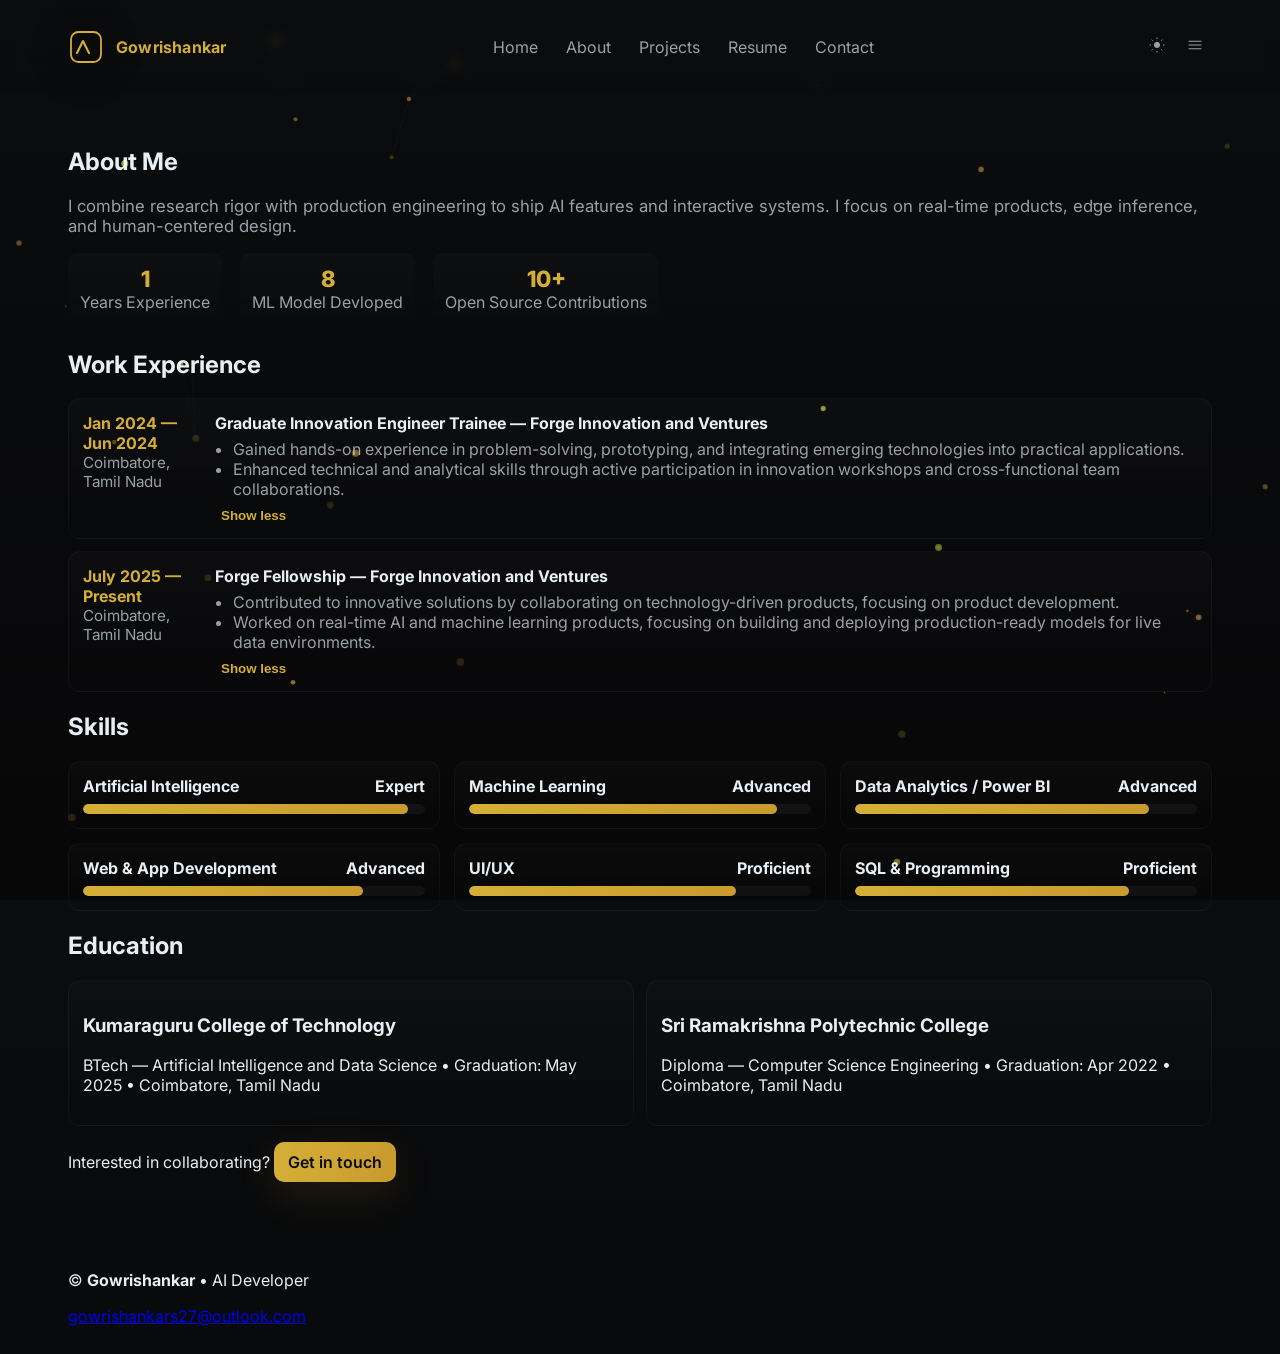
==== about.html @ 60534ad9 "Initial commit" ====
<!doctype html>
<html lang="en">
<head>
  <meta charset="utf-8" />
  <meta name="viewport" content="width=device-width,initial-scale=1" />
  <title>About — Gowrishankar</title>
  <link href="https://fonts.googleapis.com/css2?family=Inter:wght@300;400;600;800&family=Space+Grotesk:wght@600&display=swap" rel="stylesheet">
  <link rel="stylesheet" href="assets/style.css">
  <meta name="color-scheme" content="dark light">
  <style>
    /* Page-specific styles and small layout tweaks */
    .about-page .intro{padding-top:6px;padding-bottom:6px}
    .timeline{display:flex;flex-direction:column;gap:12px;margin-top:8px}
    .timeline-item{display:grid;grid-template-columns:120px 1fr;gap:12px;padding:14px;border-radius:12px;background:linear-gradient(180deg,rgba(255,255,255,0.02),transparent);border:1px solid rgba(255,255,255,0.03);align-items:start;transition:transform .28s var(--ease),box-shadow .28s var(--ease)}
    .timeline-item:hover{transform:translateY(-6px);box-shadow:0 18px 50px rgba(0,0,0,0.6)}
    .timeline-item time{font-weight:700;color:var(--gold);display:block}
    .timeline-item .role{font-weight:700;margin:0 0 6px}
    .timeline-item .meta{color:var(--muted);font-size:0.95rem;margin-bottom:8px}
    .timeline-item .bullets{margin:0;padding-left:18px;color:var(--muted)}
    .timeline-item .toggle-more{margin-top:8px;background:transparent;border:0;color:var(--gold);cursor:pointer;font-weight:600}
    .skills-grid{display:grid;grid-template-columns:repeat(3,1fr);gap:14px;margin-top:12px}
    .skill-card{padding:14px;border-radius:12px;background:linear-gradient(180deg,rgba(255,255,255,0.02),transparent);border:1px solid rgba(255,255,255,0.03)}
    .skill-name{display:flex;justify-content:space-between;align-items:center;margin-bottom:8px;font-weight:700}
    .skill-bar{height:10px;background:rgba(255,255,255,0.04);border-radius:999px;overflow:hidden}
    .skill-fill{height:100%;width:0;background:linear-gradient(90deg,var(--gold),var(--gold-2));border-radius:999px;transition:width .9s cubic-bezier(.2,.9,.3,1)}
    .edu-grid{display:grid;grid-template-columns:1fr 1fr;gap:12px;margin-top:12px}
    .edu-card{padding:14px;border-radius:12px;background:linear-gradient(180deg,rgba(255,255,255,0.02),transparent);border:1px solid rgba(255,255,255,0.03)}
    .counter-row{display:flex;gap:18px;margin-top:14px}
    .counter{background:linear-gradient(180deg,rgba(255,255,255,0.02),transparent);padding:12px;border-radius:10px;text-align:center;min-width:120px}
    .counter .num{font-size:1.4rem;font-weight:800;color:var(--gold)}
    .sr-only{position:absolute;width:1px;height:1px;padding:0;margin:-1px;overflow:hidden;clip:rect(0,0,0,0);white-space:nowrap;border:0}
    @media(max-width:980px){
      .skills-grid{grid-template-columns:1fr}
      .edu-grid{grid-template-columns:1fr}
      .timeline-item{grid-template-columns:1fr}
    }
  </style>
</head>
<body class="theme-dark">
  <canvas id="cursorTrail" class="cursor-canvas" aria-hidden="true"></canvas>
  <canvas id="globalParticles" class="global-canvas" aria-hidden="true"></canvas>

  <header class="site-header" role="banner">
    <div class="container header-inner">
      <a class="brand" href="index.html" aria-label="Gowrishankar home">
        <svg class="logo" width="36" height="36" aria-hidden="true"><use href="assets/icons.svg#logo"/></svg>
        <span class="brand-name">Gowrishankar</span>
      </a>

      <nav class="nav" role="navigation" aria-label="Primary">
        <a href="index.html" class="nav-link">Home</a>
        <a href="about.html" class="nav-link active">About</a>
        <a href="projects.html" class="nav-link">Projects</a>
        <a href="resume.html" class="nav-link">Resume</a>
        <a href="contact.html" class="nav-link cta">Contact</a>
      </nav>

      <div class="header-actions">
        <button id="themeToggleAbout" class="icon-btn" aria-label="Toggle theme"><svg width="18" height="18"><use href="assets/icons.svg#sun"/></svg></button>
        <button id="menuBtnAbout" class="icon-btn mobile-only" aria-expanded="false" aria-controls="mobileMenu" aria-label="Open menu"><svg width="18" height="18"><use href="assets/icons.svg#menu"/></svg></button>
      </div>
    </div>

    <div id="mobileMenu" class="mobile-menu" hidden>
      <a href="index.html">Home</a>
      <a href="about.html">About</a>
      <a href="projects.html">Projects</a>
      <a href="resume.html">Resume</a>
      <a href="contact.html">Contact</a>
    </div>
  </header>

  <main id="about-main" class="container page about-page" role="main">
    <section class="intro">
      <h1>About Me</h1>
      <p class="lead">I combine research rigor with production engineering to ship AI features and interactive systems. I focus on real-time products, edge inference, and human-centered design.</p>

      <div class="counter-row" aria-hidden="true">
        <div class="counter">
          <div class="num" data-target="01">0</div>
          <div class="label muted">Years Experience</div>
        </div>
        <div class="counter">
          <div class="num" data-target="08">0</div>
          <div class="label muted">ML Model Devloped</div>
        </div>
        <div class="counter">
          <div class="num" data-target="10">0</div>
          <div class="label muted">Open Source Contributions</div>
        </div>
      </div>
    </section>

    <section class="resume-section" aria-labelledby="work-heading">
      <h2 id="work-heading" class="section-title">Work Experience</h2>

      <div class="timeline" id="workTimeline">
        <article class="timeline-item" data-open="false">
          <div>
            <time>Jan 2024 — Jun 2024</time>
            <div class="meta">Coimbatore, Tamil Nadu</div>
          </div>
          <div>
            <div class="role">Graduate Innovation Engineer Trainee — Forge Innovation and Ventures</div>
            <ul class="bullets">
              <li>Gained hands-on experience in problem-solving, prototyping, and integrating emerging technologies into practical applications.</li>
              <li>Enhanced technical and analytical skills through active participation in innovation workshops and cross-functional team collaborations.</li>
            </ul>
            <button class="toggle-more" aria-expanded="false">Show less</button>
          </div>
        </article>

        <article class="timeline-item" data-open="false">
          <div>
            <time>July 2025 — Present</time>
            <div class="meta">Coimbatore, Tamil Nadu</div>
          </div>
          <div>
            <div class="role">Forge Fellowship — Forge Innovation and Ventures</div>
            <ul class="bullets">
              <li>Contributed to innovative solutions by collaborating on technology-driven products, focusing on product development.</li>
              <li>Worked on real-time AI and machine learning products, focusing on building and deploying production-ready models for live data environments.</li>
            </ul>
            <button class="toggle-more" aria-expanded="false">Show less</button>
          </div>
        </article>
      </div>
    </section>

    <section class="resume-section" aria-labelledby="skills-heading">
      <h2 id="skills-heading" class="section-title">Skills</h2>

      <div class="skills-grid" id="skillsGrid" aria-live="polite">
        <div class="skill-card">
          <div class="skill-name"><span>Artificial Intelligence</span><span>Expert</span></div>
          <div class="skill-bar"><div class="skill-fill" data-value="95"></div></div>
        </div>

        <div class="skill-card">
          <div class="skill-name"><span>Machine Learning</span><span>Advanced</span></div>
          <div class="skill-bar"><div class="skill-fill" data-value="90"></div></div>
        </div>

        <div class="skill-card">
          <div class="skill-name"><span>Data Analytics / Power BI</span><span>Advanced</span></div>
          <div class="skill-bar"><div class="skill-fill" data-value="86"></div></div>
        </div>

        <div class="skill-card">
          <div class="skill-name"><span>Web & App Development</span><span>Advanced</span></div>
          <div class="skill-bar"><div class="skill-fill" data-value="82"></div></div>
        </div>

        <div class="skill-card">
          <div class="skill-name"><span>UI/UX</span><span>Proficient</span></div>
          <div class="skill-bar"><div class="skill-fill" data-value="78"></div></div>
        </div>

        <div class="skill-card">
          <div class="skill-name"><span>SQL & Programming</span><span>Proficient</span></div>
          <div class="skill-bar"><div class="skill-fill" data-value="80"></div></div>
        </div>
      </div>
    </section>

    <section class="resume-section" aria-labelledby="edu-heading">
      <h2 id="edu-heading" class="section-title">Education</h2>

      <div class="edu-grid">
        <div class="edu-card">
          <h3>Kumaraguru College of Technology</h3>
          <p class="job-meta">BTech — Artificial Intelligence and Data Science • Graduation: May 2025 • Coimbatore, Tamil Nadu</p>
        </div>

        <div class="edu-card">
          <h3>Sri Ramakrishna Polytechnic College</h3>
          <p class="job-meta">Diploma — Computer Science Engineering • Graduation: Apr 2022 • Coimbatore, Tamil Nadu</p>
        </div>
      </div>
    </section>

    <section class="resume-section" aria-labelledby="projects-heading">
    
    </section>

    <section class="resume-section">
      <div class="cta-strip">
        <p>Interested in collaborating? <a class="btn btn-gold" href="contact.html">Get in touch</a></p>
      </div>
    </section>
  </main>

  <footer class="site-footer">
    <div class="container footer-inner">
      <div class="footer-left">
        <p>© <strong>Gowrishankar</strong> • AI Developer</p>
      </div>
      <div class="footer-right">
        <a class="link" href="mailto:gowrishankars27@outlook.com">gowrishankars27@outlook.com</a>
      </div>
    </div>
  </footer>

  <script src="assets/main.js" defer></script>
  <script>
    // Interactive behaviors for about.html
    (function(){
      // Counter animation
      function animateCounters() {
        const counters = document.querySelectorAll('.counter .num');
        counters.forEach(el => {
          const target = +el.dataset.target || 0;
          let current = 0;
          const step = Math.max(1, Math.floor(target / 60));
          const id = setInterval(() => {
            current += step;
            if (current >= target) {
              el.textContent = target + (target >= 10 ? '+' : '');
              clearInterval(id);
            } else {
              el.textContent = current;
            }
          }, 14);
        });
      }

      // Skill bar animation on intersection
      function animateSkillBars() {
        const fills = document.querySelectorAll('.skill-fill');
        const io = new IntersectionObserver((entries, obs) => {
          entries.forEach(entry => {
            if (entry.isIntersecting) {
              const fill = entry.target;
              const value = fill.dataset.value || 0;
              fill.style.width = value + '%';
              obs.unobserve(fill);
            }
          });
        }, {threshold: 0.28});
        fills.forEach(f => io.observe(f));
      }

      // Timeline expand/collapse toggles
      function initTimelineToggles() {
        const items = document.querySelectorAll('.timeline-item');
        items.forEach(item => {
          const btn = item.querySelector('.toggle-more');
          const bullets = item.querySelector('.bullets');
          if (!btn) return;
          // start collapsed on small screens
          const collapsed = window.innerWidth < 720;
          if (collapsed) {
            bullets.style.display = 'none';
            btn.textContent = 'Show more';
            btn.setAttribute('aria-expanded','false');
          } else {
            bullets.style.display = '';
            btn.textContent = 'Show less';
            btn.setAttribute('aria-expanded','true');
          }
          btn.addEventListener('click', () => {
            const open = btn.getAttribute('aria-expanded') === 'true';
            if (open) {
              bullets.style.display = 'none';
              btn.textContent = 'Show more';
              btn.setAttribute('aria-expanded','false');
            } else {
              bullets.style.display = '';
              btn.textContent = 'Show less';
              btn.setAttribute('aria-expanded','true');
            }
          });
        });
      }

      // Small accessibility: keyboard focus styles for timeline items
      function initKeyboardFocus() {
        document.querySelectorAll('.timeline-item').forEach(item => {
          item.tabIndex = 0;
          item.addEventListener('keydown', (e) => {
            if (e.key === 'Enter' || e.key === ' ') {
              const btn = item.querySelector('.toggle-more');
              if (btn) btn.click();
            }
          });
        });
      }

      // Initialize when DOM is ready
      function init() {
        animateCounters();
        animateSkillBars();
        initTimelineToggles();
        initKeyboardFocus();
      }

      if (document.readyState === 'loading') document.addEventListener('DOMContentLoaded', init);
      else init();
    })();
  </script>
</body>
</html>
---- assets/style.css ----
:root{
  --bg:#0b0c0e;
  --panel:#0f1113;
  --muted:#9aa0a6;
  --gold:#D4AF37;
  --gold-2:#c99a2e;
  --glass: rgba(255,255,255,0.04);
  --radius:14px;
  --max:1200px;
  --ease:cubic-bezier(.2,.9,.3,1);
  --mono: ui-monospace, SFMono-Regular, Menlo, Monaco, "Roboto Mono", monospace;
}
*{box-sizing:border-box}
html,body{height:100%}
body{
  margin:0;
  font-family:Inter,system-ui,-apple-system,Segoe UI,Roboto,"Helvetica Neue",Arial;
  background:linear-gradient(180deg,var(--bg),#070708);
  color:#e9eef2;
  -webkit-font-smoothing:antialiased;
  -moz-osx-font-smoothing:grayscale;
  transition:background .35s var(--ease),color .35s var(--ease);
}

/* Layout */
.container{max-width:var(--max);margin:0 auto;padding:28px}
.site-header{position:sticky;top:0;z-index:60;background:linear-gradient(180deg,rgba(11,12,14,0.6),transparent);backdrop-filter:blur(6px)}
.header-inner{display:flex;align-items:center;justify-content:space-between;gap:16px}
.brand{display:flex;align-items:center;gap:12px;text-decoration:none;color:var(--gold)}
.brand-name{font-weight:700;letter-spacing:0.2px}
.logo{filter:drop-shadow(0 6px 18px rgba(0,0,0,0.6))}

/* Nav */
/* Force nav links to use your theme colors instead of browser defaults */
.nav-link,
.nav-link:link,
.nav-link:visited,
.nav-link:active,
.nav-link:focus {
  color: var(--muted);          /* your muted gray */
  text-decoration: none;        /* remove underline */
  background: transparent;
  border: none;
  box-shadow: none;
  padding: 8px 12px;
  transition: color .18s ease, background .18s ease, box-shadow .18s ease;
}

/* Hover and focus */
.nav-link:hover,
.nav-link:focus-visible {
  color: #fff; /* white on hover */
  background: linear-gradient(90deg, rgba(212,175,55,0.06), transparent);
  box-shadow: 0 8px 30px rgba(212,175,55,0.06);
  outline: none;
}

/* Active/current page */
.nav-link.active {
  color: #fff;
  background: linear-gradient(90deg, rgba(212,175,55,0.08), transparent);
  box-shadow: 0 8px 30px rgba(212,175,55,0.06);
}
/* Buttons */
.btn{display:inline-flex;align-items:center;gap:8px;border-radius:10px;padding:10px 14px;text-decoration:none;font-weight:600;cursor:pointer;border:0}
.btn-gold{background:linear-gradient(90deg,var(--gold),var(--gold-2));color:#0b0c0e;box-shadow:0 12px 40px rgba(212,175,55,0.12);transform:translateZ(0)}
.btn-outline{background:transparent;border:1px solid rgba(255,255,255,0.06);color:var(--muted)}
.btn-sm{padding:8px 10px;font-size:0.9rem}
.icon-btn{background:transparent;border:0;color:var(--muted);padding:8px;border-radius:8px;cursor:pointer}
.icon-btn:hover{color:var(--gold)}

/* Hero */
.hero{display:flex;gap:28px;align-items:stretch;padding-top:36px;padding-bottom:36px}
.hero-left{flex:1;min-width:320px}
.hero-right{flex:1;display:flex;align-items:center;justify-content:center;position:relative}
.hero-title{font-family:Space Grotesk,Inter,system-ui;font-size:2.2rem;line-height:1.02;margin:0 0 12px;color:#fff}
.hero-lead{color:var(--muted);margin:0 0 18px}
.hero-ctas{display:flex;gap:12px;margin-bottom:18px}
.skill-chips{display:flex;gap:10px;list-style:none;padding:0;margin:12px 0 20px}
.skill-chips li{background:linear-gradient(90deg,rgba(212,175,55,0.06),transparent);padding:8px 12px;border-radius:999px;color:var(--muted);font-weight:600;font-size:0.85rem}
.stats{display:flex;gap:18px;margin-top:18px}
.stats .num{font-weight:800;color:var(--gold);font-size:1.1rem;display:block}
.muted{color:var(--muted)}

/* Hero canvas and card */
.hero-canvas{width:100%;height:100%;border-radius:16px;display:block;filter:drop-shadow(0 20px 60px rgba(0,0,0,0.6))}
.hero-card{position:absolute;right:6%;bottom:6%;width:320px;padding:14px;border-radius:12px;background:linear-gradient(180deg,rgba(255,255,255,0.02),rgba(255,255,255,0.01));backdrop-filter:blur(8px);border:1px solid rgba(255,255,255,0.03)}
.card-top{display:flex;justify-content:space-between;align-items:center;margin-bottom:8px}
.code-sample{background:rgba(0,0,0,0.25);padding:10px;border-radius:8px;color:#fff;font-family:var(--mono);font-size:0.85rem;overflow:auto}

/* Features */
.features{display:grid;grid-template-columns:repeat(3,1fr);gap:18px;margin-top:18px}
.feature{background:linear-gradient(180deg,rgba(255,255,255,0.02),transparent);padding:18px;border-radius:12px;display:flex;flex-direction:column;gap:12px;align-items:flex-start}
.feature-ic{width:36px;height:36px;fill:var(--gold);opacity:0.95}

/* Showcase */
.showcase{display:flex;gap:28px;align-items:center;margin-top:28px}
.showcase-left{flex:1}
.showcase-right{flex:1;display:flex;justify-content:center}
.device-mockup{width:360px;height:220px;border-radius:12px;padding:12px;background:linear-gradient(180deg,rgba(255,255,255,0.02),transparent);border:1px solid rgba(255,255,255,0.03)}
.device-screen{height:100%;border-radius:8px;background:linear-gradient(180deg,#0b0c0e,#0f1113)}

/* Projects grid */
.projects-grid{display:grid;grid-template-columns:repeat(3,1fr);gap:18px;margin-top:20px}
.project-card{background:linear-gradient(180deg,rgba(255,255,255,0.02),transparent);padding:16px;border-radius:12px;cursor:pointer;transform-style:preserve-3d;transition:transform .28s var(--ease),box-shadow .28s var(--ease)}
.project-card:hover{box-shadow:0 20px 60px rgba(0,0,0,0.6);transform:translateY(-8px) rotateX(2deg)}
.project-media{height:140px;border-radius:10px;background:linear-gradient(135deg,rgba(212,175,55,0.06),transparent);margin-bottom:12px;display:flex;align-items:center;justify-content:center;color:var(--muted)}

/* Modal */
.modal{position:fixed;inset:0;display:flex;align-items:center;justify-content:center;background:rgba(2,2,2,0.6);opacity:0;pointer-events:none;transition:opacity .22s var(--ease)}
.modal.open{opacity:1;pointer-events:auto}
.modal-panel{background:var(--panel);padding:20px;border-radius:12px;max-width:900px;width:94%;box-shadow:0 30px 80px rgba(0,0,0,0.7)}
.modal-close{position:absolute;right:18px;top:18px;background:transparent;border:0;color:var(--muted);font-size:1.1rem}

/* Contact */
.contact-grid{display:grid;grid-template-columns:1fr 360px;gap:18px;margin-top:18px}
.contact-form{background:linear-gradient(180deg,rgba(255,255,255,0.02),transparent);padding:18px;border-radius:12px}
.contact-form label{display:block;margin-top:12px;font-weight:600}
.contact-form input, .contact-form textarea{width:100%;padding:10px;border-radius:8px;border:1px solid rgba(255,255,255,0.04);background:transparent;color:inherit}
.contact-card{padding:18px;border-radius:12px}

/* Utilities */
.glass{background:linear-gradient(180deg,rgba(255,255,255,0.02),rgba(255,255,255,0.01));border:1px solid rgba(255,255,255,0.03)}
.lead{color:var(--muted);font-size:1.05rem}
.small{font-size:0.9rem}
.muted{color:var(--muted)}

/* Responsive */
@media(max-width:980px){
  .features{grid-template-columns:1fr}
  .showcase{flex-direction:column}
  .projects-grid{grid-template-columns:repeat(2,1fr)}
  .contact-grid{grid-template-columns:1fr}
  .hero{flex-direction:column}
  .hero-card{position:static;margin-top:18px}
  .mobile-only{display:inline-flex}
  .nav{display:none}
  .container{padding:18px}
}
@media(max-width:560px){
  .projects-grid{grid-template-columns:1fr}
  .skill-chips{flex-wrap:wrap}
  .hero-title{font-size:1.6rem}
  .brand-name{display:none}
  .mobile-only{display:inline-flex}
}

/* Global particle canvas */
.global-canvas {
  position: fixed;
  inset: 0;
  width: 100%;
  height: 100%;
  pointer-events: none;
  z-index: 5;
  mix-blend-mode: screen;
  opacity: 0.9;
  transition: opacity .35s ease;
  will-change: transform;
}
@media (max-width: 880px) {
  .global-canvas { opacity: 0.6; }
}
@media (prefers-reduced-motion: reduce) {
  .global-canvas { display: none !important; }
}

/* Reveal animations */
[data-reveal] { opacity:0; transform:translateY(12px); transition:opacity .6s ease, transform .6s cubic-bezier(.2,.9,.3,1); }
[data-reveal].revealed { opacity:1; transform:translateY(0); }

/* Resume preview card */
.resume-preview-card { display:flex; justify-content:space-between; gap:18px; padding:18px; border-radius:12px; background:linear-gradient(180deg, rgba(255,255,255,0.02), transparent); border:1px solid rgba(255,255,255,0.03); align-items:center; transform:translateY(0); transition:transform .28s var(--ease), box-shadow .28s; }
.resume-preview-card:hover { transform:translateY(-8px); box-shadow:0 30px 80px rgba(0,0,0,0.6); }
.rp-left h3 { margin:0 0 6px; font-size:1.05rem; color:#fff; }
.rp-highlights { margin:10px 0 12px; padding-left:18px; color:var(--muted); }
.rp-actions { display:flex; gap:10px; }
.rp-stats { display:flex; gap:12px; align-items:center; }
.rp-stats .num { font-weight:800; color:var(--gold); font-size:1.05rem; display:block; }

/* Parallax mockup */
[data-parallax] { will-change:transform; transition:transform .12s linear; }

/* Small utilities */
.sr-only{position:absolute;width:1px;height:1px;padding:0;margin:-1px;overflow:hidden;clip:rect(0,0,0,0);white-space:nowrap;border:0}

/* =========================
   NAV OVERRIDES (APPENDED)
   ========================= */

/* Normalize Contact tab color to match other nav links */
.nav-link,
.nav-link:link,
.nav-link:visited,
.nav-link:active,
.nav-link:focus {
  color: var(--muted) !important;
  background: transparent !important;
  border: none !important;
  box-shadow: none !important;
  text-decoration: none !important;
  padding: 8px 12px;
}

/* Hover and focus state consistent with other links */
.nav-link:hover,
.nav-link:focus-visible {
  color: #fff !important;
  background: linear-gradient(90deg, rgba(212,175,55,0.06), transparent) !important;
  box-shadow: 0 8px 30px rgba(212,175,55,0.06) !important;
  outline: none;
}

/* Ensure CTA no longer looks different */
.nav-link.cta {
  background: transparent !important;
  border: none !important;
  box-shadow: none !important;
  color: var(--muted) !important;
  padding: 8px 12px;
}

/* Active tab styling consistent */
.nav-link.active {
  color: #fff !important;
  background: linear-gradient(90deg, rgba(212,175,55,0.08), transparent) !important;
  box-shadow: 0 8px 30px rgba(212,175,55,0.06) !important;
}

/* Make Contact tab visually consistent with other nav links */
.nav-link.cta {
  background: transparent !important;   /* remove special background */
  border: none !important;              /* remove any border */
  box-shadow: none !important;          /* remove glow/shadow */
  color: var(--muted) !important;       /* same color as other links */
  padding: 8px 12px;                    /* consistent padding */
}

/* Keep hover/active behavior consistent */
.nav-link.cta:hover,
.nav-link.cta:focus {
  color: #fff;
  background: linear-gradient(90deg, rgba(212,175,55,0.06), transparent);
  box-shadow: 0 8px 30px rgba(212,175,55,0.06);
  outline: none;                         /* remove default focus outline if present */
}

/* If a persistent border or outline appears when the link is active, neutralize it */
.nav-link.cta.active {
  background: linear-gradient(90deg, rgba(212,175,55,0.08), transparent);
  color: #fff;
  box-shadow: 0 8px 30px rgba(212,175,55,0.06);
  border: none;
}

/* Remove any focus ring that might be applied globally to .cta specifically */
.nav-link.cta:focus-visible {
  outline: 2px solid rgba(212,175,55,0.14); /* optional subtle focus for accessibility */
  outline-offset: 2px;
}

/* Normalize nav link appearance across all pages */
.nav-link,
.nav-link:link,
.nav-link:visited,
.nav-link:active,
.nav-link:focus {
  color: var(--muted) !important;
  background: transparent !important;
  border: none !important;
  box-shadow: none !important;
  text-decoration: none !important;
  padding: 8px 12px;
  transition: color .18s ease, background .18s ease, box-shadow .18s ease;
}

/* Hover and active visual treatment (consistent) */
.nav-link:hover,
.nav-link:focus-visible {
  color: #fff;
  background: linear-gradient(90deg, rgba(212,175,55,0.06), transparent);
  box-shadow: 0 8px 30px rgba(212,175,55,0.06);
  outline: none;
}

/* Explicitly style the CTA so it no longer looks like an outlier */
.nav-link.cta {
  background: transparent !important;
  border: none !important;
  box-shadow: none !important;
  color: var(--muted) !important;
  padding: 8px 12px;
}

/* When a link is the current page */
.nav-link.active {
  color: #fff;
  background: linear-gradient(90deg, rgba(212,175,55,0.08), transparent);
  box-shadow: 0 8px 30px rgba(212,175,55,0.06);
}

/* Remove any browser default link color on the contact page specifically */
body.contact-page .nav-link,
body.contact-page .nav-link:visited {
  color: var(--muted) !important;
}

/* End of file */

/* Social links section */
.social-links { margin-top: 28px; }
.social-grid {
  display: flex;
  gap: 18px;
  flex-wrap: wrap;
  margin-top: 12px;
}
.social-card {
  display: flex;
  align-items: center;
  gap: 10px;
  padding: 12px 16px;
  border-radius: 10px;
  background: linear-gradient(180deg, rgba(255,255,255,0.02), transparent);
  border: 1px solid rgba(255,255,255,0.04);
  color: var(--muted);
  text-decoration: none;
  transition: transform .22s var(--ease), box-shadow .22s var(--ease), color .22s;
}
.social-card:hover {
  color: #fff;
  transform: translateY(-4px);
  box-shadow: 0 12px 40px rgba(0,0,0,0.6);
}
.social-ic {
  width: 22px;
  height: 22px;
  fill: var(--gold);
}
/* Cursor trail canvas overlay */
.cursor-canvas {
  position: fixed;
  inset: 0;
  width: 100%;
  height: 100%;
  pointer-events: none;   /* allow clicks through */
  z-index: 999;           /* above everything */
}
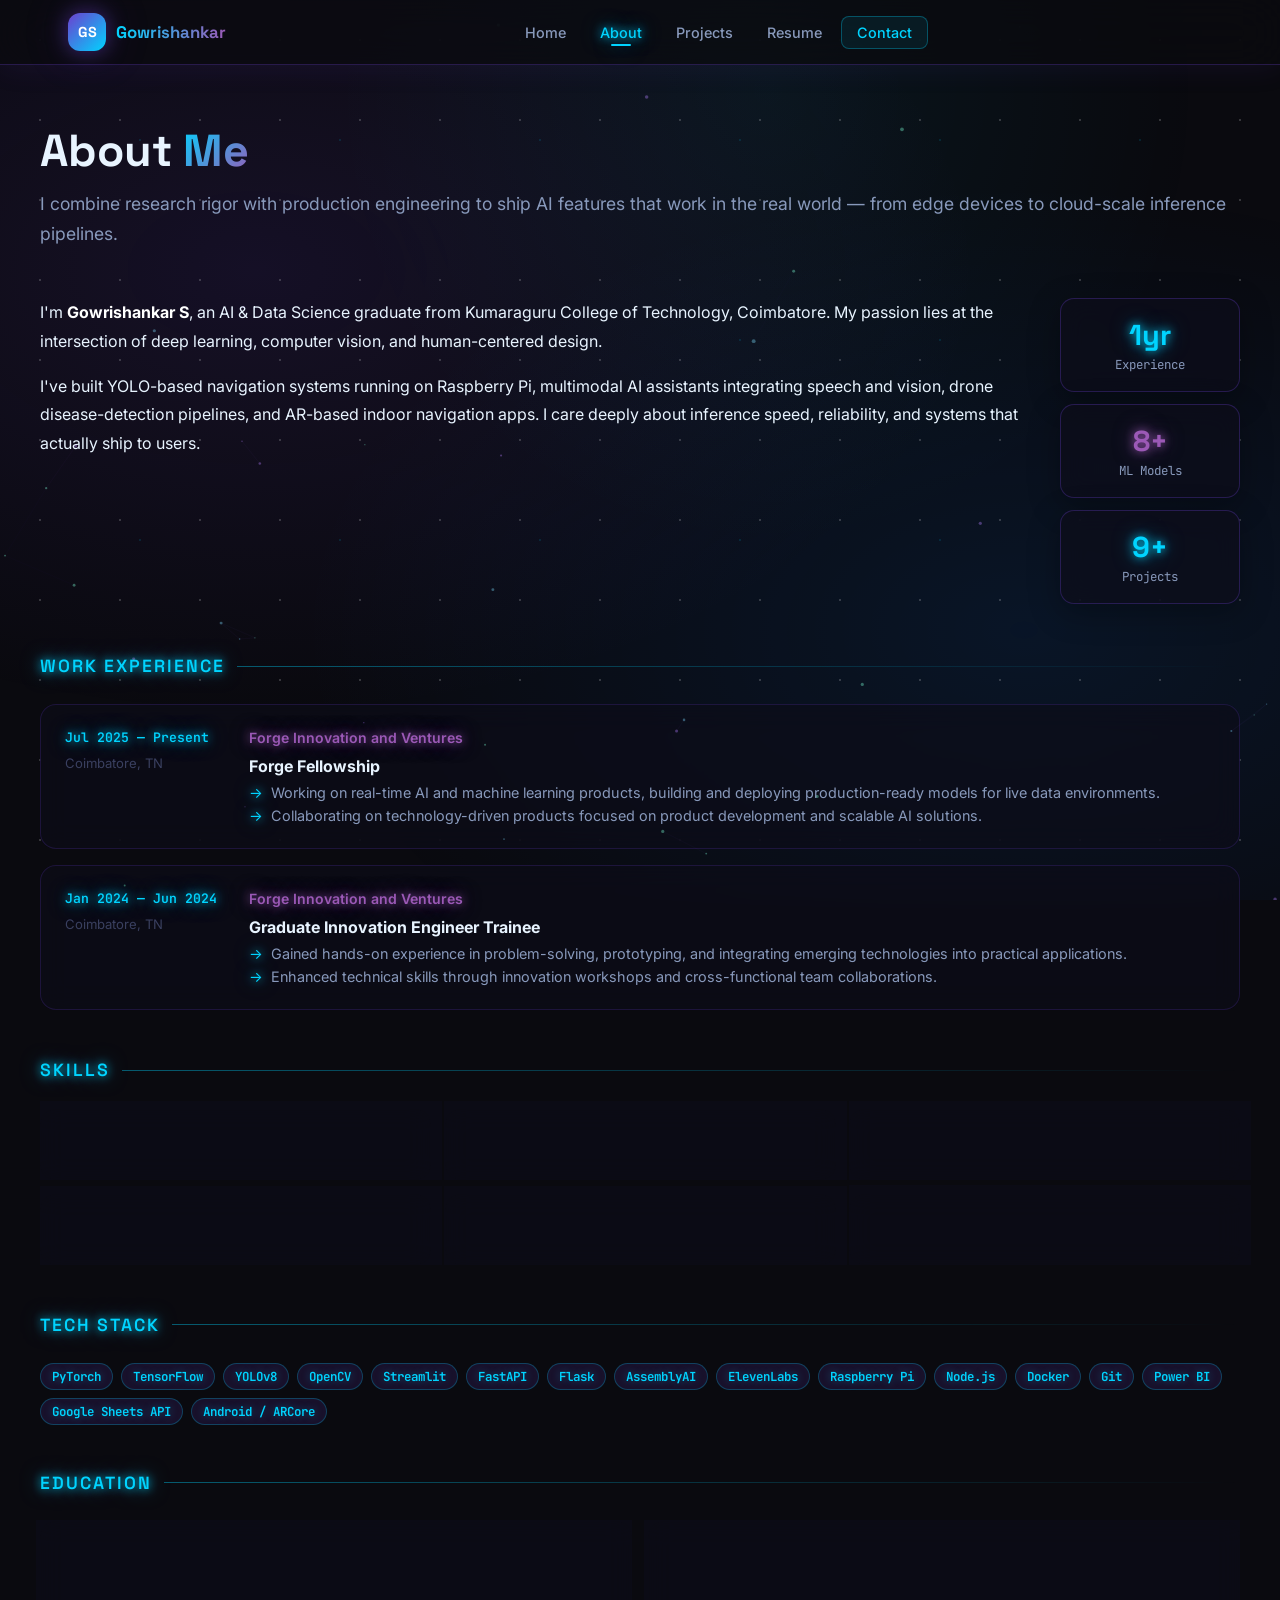
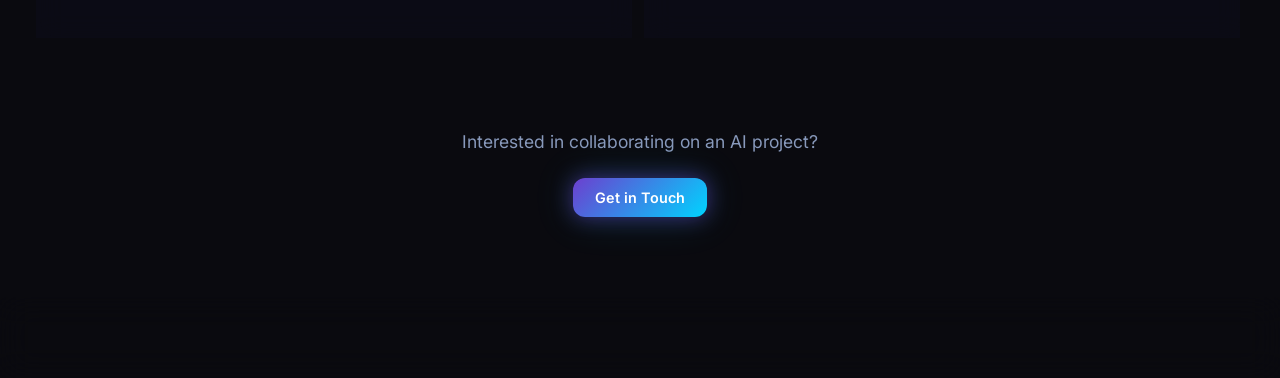
==== commit cd32420d: "v2" ====
--- a/about.html
+++ b/about.html
@@ -3,50 +3,23 @@
 <head>
   <meta charset="utf-8" />
   <meta name="viewport" content="width=device-width,initial-scale=1" />
-  <title>About — Gowrishankar</title>
-  <link href="https://fonts.googleapis.com/css2?family=Inter:wght@300;400;600;800&family=Space+Grotesk:wght@600&display=swap" rel="stylesheet">
+  <title>About — Gowrishankar S</title>
+  <meta name="description" content="About Gowrishankar S — AI/ML Developer with experience in computer vision, NLP, edge inference, and production ML.">
+  <link rel="preconnect" href="https://fonts.googleapis.com">
+  <link rel="preconnect" href="https://fonts.gstatic.com" crossorigin>
+  <link href="https://fonts.googleapis.com/css2?family=Inter:wght@300;400;500;600;700&family=Space+Grotesk:wght@400;500;600;700&family=JetBrains+Mono:wght@400;500&display=swap" rel="stylesheet">
   <link rel="stylesheet" href="assets/style.css">
-  <meta name="color-scheme" content="dark light">
-  <style>
-    /* Page-specific styles and small layout tweaks */
-    .about-page .intro{padding-top:6px;padding-bottom:6px}
-    .timeline{display:flex;flex-direction:column;gap:12px;margin-top:8px}
-    .timeline-item{display:grid;grid-template-columns:120px 1fr;gap:12px;padding:14px;border-radius:12px;background:linear-gradient(180deg,rgba(255,255,255,0.02),transparent);border:1px solid rgba(255,255,255,0.03);align-items:start;transition:transform .28s var(--ease),box-shadow .28s var(--ease)}
-    .timeline-item:hover{transform:translateY(-6px);box-shadow:0 18px 50px rgba(0,0,0,0.6)}
-    .timeline-item time{font-weight:700;color:var(--gold);display:block}
-    .timeline-item .role{font-weight:700;margin:0 0 6px}
-    .timeline-item .meta{color:var(--muted);font-size:0.95rem;margin-bottom:8px}
-    .timeline-item .bullets{margin:0;padding-left:18px;color:var(--muted)}
-    .timeline-item .toggle-more{margin-top:8px;background:transparent;border:0;color:var(--gold);cursor:pointer;font-weight:600}
-    .skills-grid{display:grid;grid-template-columns:repeat(3,1fr);gap:14px;margin-top:12px}
-    .skill-card{padding:14px;border-radius:12px;background:linear-gradient(180deg,rgba(255,255,255,0.02),transparent);border:1px solid rgba(255,255,255,0.03)}
-    .skill-name{display:flex;justify-content:space-between;align-items:center;margin-bottom:8px;font-weight:700}
-    .skill-bar{height:10px;background:rgba(255,255,255,0.04);border-radius:999px;overflow:hidden}
-    .skill-fill{height:100%;width:0;background:linear-gradient(90deg,var(--gold),var(--gold-2));border-radius:999px;transition:width .9s cubic-bezier(.2,.9,.3,1)}
-    .edu-grid{display:grid;grid-template-columns:1fr 1fr;gap:12px;margin-top:12px}
-    .edu-card{padding:14px;border-radius:12px;background:linear-gradient(180deg,rgba(255,255,255,0.02),transparent);border:1px solid rgba(255,255,255,0.03)}
-    .counter-row{display:flex;gap:18px;margin-top:14px}
-    .counter{background:linear-gradient(180deg,rgba(255,255,255,0.02),transparent);padding:12px;border-radius:10px;text-align:center;min-width:120px}
-    .counter .num{font-size:1.4rem;font-weight:800;color:var(--gold)}
-    .sr-only{position:absolute;width:1px;height:1px;padding:0;margin:-1px;overflow:hidden;clip:rect(0,0,0,0);white-space:nowrap;border:0}
-    @media(max-width:980px){
-      .skills-grid{grid-template-columns:1fr}
-      .edu-grid{grid-template-columns:1fr}
-      .timeline-item{grid-template-columns:1fr}
-    }
-  </style>
 </head>
-<body class="theme-dark">
+<body>
   <canvas id="cursorTrail" class="cursor-canvas" aria-hidden="true"></canvas>
   <canvas id="globalParticles" class="global-canvas" aria-hidden="true"></canvas>
 
   <header class="site-header" role="banner">
     <div class="container header-inner">
       <a class="brand" href="index.html" aria-label="Gowrishankar home">
-        <svg class="logo" width="36" height="36" aria-hidden="true"><use href="assets/icons.svg#logo"/></svg>
+        <div class="brand-logo">GS</div>
         <span class="brand-name">Gowrishankar</span>
       </a>
-
       <nav class="nav" role="navigation" aria-label="Primary">
         <a href="index.html" class="nav-link">Home</a>
         <a href="about.html" class="nav-link active">About</a>
@@ -54,13 +27,12 @@
         <a href="resume.html" class="nav-link">Resume</a>
         <a href="contact.html" class="nav-link cta">Contact</a>
       </nav>
-
       <div class="header-actions">
-        <button id="themeToggleAbout" class="icon-btn" aria-label="Toggle theme"><svg width="18" height="18"><use href="assets/icons.svg#sun"/></svg></button>
-        <button id="menuBtnAbout" class="icon-btn mobile-only" aria-expanded="false" aria-controls="mobileMenu" aria-label="Open menu"><svg width="18" height="18"><use href="assets/icons.svg#menu"/></svg></button>
+        <button class="icon-btn mobile-only" id="menuBtn" aria-expanded="false" aria-controls="mobileMenu" aria-label="Toggle menu">
+          <svg width="18" height="18" viewBox="0 0 24 24" fill="none" stroke="currentColor" stroke-width="2"><line x1="4" y1="6" x2="20" y2="6"/><line x1="4" y1="12" x2="20" y2="12"/><line x1="4" y1="18" x2="20" y2="18"/></svg>
+        </button>
       </div>
     </div>
-
     <div id="mobileMenu" class="mobile-menu" hidden>
       <a href="index.html">Home</a>
       <a href="about.html">About</a>
@@ -70,233 +42,158 @@
     </div>
   </header>
 
-  <main id="about-main" class="container page about-page" role="main">
-    <section class="intro">
-      <h1>About Me</h1>
-      <p class="lead">I combine research rigor with production engineering to ship AI features and interactive systems. I focus on real-time products, edge inference, and human-centered design.</p>
+  <main id="about-main" class="container page" role="main">
 
-      <div class="counter-row" aria-hidden="true">
-        <div class="counter">
-          <div class="num" data-target="01">0</div>
-          <div class="label muted">Years Experience</div>
+    <!-- ── Intro ── -->
+    <div class="page-header" data-reveal>
+      <h1>About <span class="grad-text">Me</span></h1>
+      <p class="lead">I combine research rigor with production engineering to ship AI features that work in the real world — from edge devices to cloud-scale inference pipelines.</p>
+    </div>
+
+    <div class="about-intro">
+      <div>
+        <p style="color:var(--text-dim);line-height:1.8;margin-bottom:16px;">
+          I'm <strong style="color:#fff">Gowrishankar S</strong>, an AI & Data Science graduate from Kumaraguru College of Technology, Coimbatore. My passion lies at the intersection of deep learning, computer vision, and human-centered design.
+        </p>
+        <p style="color:var(--text-dim);line-height:1.8;">
+          I've built YOLO-based navigation systems running on Raspberry Pi, multimodal AI assistants integrating speech and vision, drone disease-detection pipelines, and AR-based indoor navigation apps. I care deeply about inference speed, reliability, and systems that actually ship to users.
+        </p>
+      </div>
+      <div class="about-counters">
+        <div class="counter-card c-primary">
+          <span class="num" data-target="1" data-suffix="yr">0</span>
+          <span class="label">Experience</span>
         </div>
-        <div class="counter">
-          <div class="num" data-target="08">0</div>
-          <div class="label muted">ML Model Devloped</div>
+        <div class="counter-card c-accent">
+          <span class="num" data-target="8" data-suffix="+">0</span>
+          <span class="label">ML Models</span>
         </div>
-        <div class="counter">
-          <div class="num" data-target="10">0</div>
-          <div class="label muted">Open Source Contributions</div>
+        <div class="counter-card c-green">
+          <span class="num" data-target="9" data-suffix="+">0</span>
+          <span class="label">Projects</span>
         </div>
       </div>
-    </section>
+    </div>
 
-    <section class="resume-section" aria-labelledby="work-heading">
-      <h2 id="work-heading" class="section-title">Work Experience</h2>
+    <!-- ── Work Experience ── -->
+    <h2 class="section-title">Work Experience</h2>
+    <div class="timeline">
+      <article class="timeline-item" data-open="true" data-reveal>
+        <div>
+          <time class="timeline-time">Jul 2025 — Present</time>
+          <span class="timeline-loc">Coimbatore, TN</span>
+        </div>
+        <div>
+          <div class="timeline-company">Forge Innovation and Ventures</div>
+          <div class="timeline-role">Forge Fellowship</div>
+          <ul class="timeline-bullets">
+            <li>Working on real-time AI and machine learning products, building and deploying production-ready models for live data environments.</li>
+            <li>Collaborating on technology-driven products focused on product development and scalable AI solutions.</li>
+          </ul>
+        </div>
+      </article>
 
-      <div class="timeline" id="workTimeline">
-        <article class="timeline-item" data-open="false">
-          <div>
-            <time>Jan 2024 — Jun 2024</time>
-            <div class="meta">Coimbatore, Tamil Nadu</div>
-          </div>
-          <div>
-            <div class="role">Graduate Innovation Engineer Trainee — Forge Innovation and Ventures</div>
-            <ul class="bullets">
-              <li>Gained hands-on experience in problem-solving, prototyping, and integrating emerging technologies into practical applications.</li>
-              <li>Enhanced technical and analytical skills through active participation in innovation workshops and cross-functional team collaborations.</li>
-            </ul>
-            <button class="toggle-more" aria-expanded="false">Show less</button>
-          </div>
-        </article>
+      <article class="timeline-item" data-open="true" data-reveal>
+        <div>
+          <time class="timeline-time">Jan 2024 — Jun 2024</time>
+          <span class="timeline-loc">Coimbatore, TN</span>
+        </div>
+        <div>
+          <div class="timeline-company">Forge Innovation and Ventures</div>
+          <div class="timeline-role">Graduate Innovation Engineer Trainee</div>
+          <ul class="timeline-bullets">
+            <li>Gained hands-on experience in problem-solving, prototyping, and integrating emerging technologies into practical applications.</li>
+            <li>Enhanced technical skills through innovation workshops and cross-functional team collaborations.</li>
+          </ul>
+        </div>
+      </article>
+    </div>
 
-        <article class="timeline-item" data-open="false">
-          <div>
-            <time>July 2025 — Present</time>
-            <div class="meta">Coimbatore, Tamil Nadu</div>
-          </div>
-          <div>
-            <div class="role">Forge Fellowship — Forge Innovation and Ventures</div>
-            <ul class="bullets">
-              <li>Contributed to innovative solutions by collaborating on technology-driven products, focusing on product development.</li>
-              <li>Worked on real-time AI and machine learning products, focusing on building and deploying production-ready models for live data environments.</li>
-            </ul>
-            <button class="toggle-more" aria-expanded="false">Show less</button>
-          </div>
-        </article>
+    <!-- ── Skills ── -->
+    <h2 class="section-title">Skills</h2>
+    <div class="skills-grid">
+      <div class="skill-card" data-reveal>
+        <div class="skill-name"><span>Artificial Intelligence</span><span class="skill-level">Expert</span></div>
+        <div class="skill-bar"><div class="skill-fill" data-value="95"></div></div>
       </div>
-    </section>
+      <div class="skill-card" data-reveal>
+        <div class="skill-name"><span>Machine Learning</span><span class="skill-level">Advanced</span></div>
+        <div class="skill-bar"><div class="skill-fill" data-value="90"></div></div>
+      </div>
+      <div class="skill-card" data-reveal>
+        <div class="skill-name"><span>Computer Vision / YOLO</span><span class="skill-level">Advanced</span></div>
+        <div class="skill-bar"><div class="skill-fill" data-value="88"></div></div>
+      </div>
+      <div class="skill-card" data-reveal>
+        <div class="skill-name"><span>Data Analytics / Power BI</span><span class="skill-level">Advanced</span></div>
+        <div class="skill-bar"><div class="skill-fill" data-value="85"></div></div>
+      </div>
+      <div class="skill-card" data-reveal>
+        <div class="skill-name"><span>Web & App Development</span><span class="skill-level">Advanced</span></div>
+        <div class="skill-bar"><div class="skill-fill" data-value="82"></div></div>
+      </div>
+      <div class="skill-card" data-reveal>
+        <div class="skill-name"><span>Python / SQL</span><span class="skill-level">Proficient</span></div>
+        <div class="skill-bar"><div class="skill-fill" data-value="88"></div></div>
+      </div>
+    </div>
 
-    <section class="resume-section" aria-labelledby="skills-heading">
-      <h2 id="skills-heading" class="section-title">Skills</h2>
+    <!-- ── Tech stack pills ── -->
+    <h2 class="section-title">Tech Stack</h2>
+    <div style="display:flex;flex-wrap:wrap;gap:8px;margin-bottom:48px;" data-reveal>
+      <span class="tag">PyTorch</span>
+      <span class="tag">TensorFlow</span>
+      <span class="tag">YOLOv8</span>
+      <span class="tag">OpenCV</span>
+      <span class="tag">Streamlit</span>
+      <span class="tag">FastAPI</span>
+      <span class="tag">Flask</span>
+      <span class="tag">AssemblyAI</span>
+      <span class="tag">ElevenLabs</span>
+      <span class="tag">Raspberry Pi</span>
+      <span class="tag">Node.js</span>
+      <span class="tag">Docker</span>
+      <span class="tag">Git</span>
+      <span class="tag">Power BI</span>
+      <span class="tag">Google Sheets API</span>
+      <span class="tag">Android / ARCore</span>
+    </div>
 
-      <div class="skills-grid" id="skillsGrid" aria-live="polite">
-        <div class="skill-card">
-          <div class="skill-name"><span>Artificial Intelligence</span><span>Expert</span></div>
-          <div class="skill-bar"><div class="skill-fill" data-value="95"></div></div>
-        </div>
+    <!-- ── Education ── -->
+    <h2 class="section-title">Education</h2>
+    <div class="edu-grid" data-reveal>
+      <div class="edu-card">
+        <h3>Kumaraguru College of Technology</h3>
+        <div class="degree">BTech — Artificial Intelligence & Data Science</div>
+        <div class="meta">Graduation: May 2025 · Coimbatore, Tamil Nadu</div>
+      </div>
+      <div class="edu-card">
+        <h3>Sri Ramakrishna Polytechnic College</h3>
+        <div class="degree">Diploma — Computer Science Engineering</div>
+        <div class="meta">Graduation: Apr 2022 · Coimbatore, Tamil Nadu</div>
+      </div>
+    </div>
 
-        <div class="skill-card">
-          <div class="skill-name"><span>Machine Learning</span><span>Advanced</span></div>
-          <div class="skill-bar"><div class="skill-fill" data-value="90"></div></div>
-        </div>
+    <!-- ── CTA ── -->
+    <div style="text-align:center;padding:40px 0 20px;" data-reveal>
+      <p class="lead" style="margin-bottom:20px;">Interested in collaborating on an AI project?</p>
+      <a class="btn btn-primary" href="contact.html">Get in Touch</a>
+    </div>
 
-        <div class="skill-card">
-          <div class="skill-name"><span>Data Analytics / Power BI</span><span>Advanced</span></div>
-          <div class="skill-bar"><div class="skill-fill" data-value="86"></div></div>
-        </div>
-
-        <div class="skill-card">
-          <div class="skill-name"><span>Web & App Development</span><span>Advanced</span></div>
-          <div class="skill-bar"><div class="skill-fill" data-value="82"></div></div>
-        </div>
-
-        <div class="skill-card">
-          <div class="skill-name"><span>UI/UX</span><span>Proficient</span></div>
-          <div class="skill-bar"><div class="skill-fill" data-value="78"></div></div>
-        </div>
-
-        <div class="skill-card">
-          <div class="skill-name"><span>SQL & Programming</span><span>Proficient</span></div>
-          <div class="skill-bar"><div class="skill-fill" data-value="80"></div></div>
-        </div>
-      </div>
-    </section>
-
-    <section class="resume-section" aria-labelledby="edu-heading">
-      <h2 id="edu-heading" class="section-title">Education</h2>
-
-      <div class="edu-grid">
-        <div class="edu-card">
-          <h3>Kumaraguru College of Technology</h3>
-          <p class="job-meta">BTech — Artificial Intelligence and Data Science • Graduation: May 2025 • Coimbatore, Tamil Nadu</p>
-        </div>
-
-        <div class="edu-card">
-          <h3>Sri Ramakrishna Polytechnic College</h3>
-          <p class="job-meta">Diploma — Computer Science Engineering • Graduation: Apr 2022 • Coimbatore, Tamil Nadu</p>
-        </div>
-      </div>
-    </section>
-
-    <section class="resume-section" aria-labelledby="projects-heading">
-    
-    </section>
-
-    <section class="resume-section">
-      <div class="cta-strip">
-        <p>Interested in collaborating? <a class="btn btn-gold" href="contact.html">Get in touch</a></p>
-      </div>
-    </section>
   </main>
 
   <footer class="site-footer">
     <div class="container footer-inner">
       <div class="footer-left">
-        <p>© <strong>Gowrishankar</strong> • AI Developer</p>
+        <p>© 2026 <strong>Gowrishankar S</strong> — AI & ML Developer · Coimbatore, India</p>
       </div>
       <div class="footer-right">
-        <a class="link" href="mailto:gowrishankars27@outlook.com">gowrishankars27@outlook.com</a>
+        <a href="https://github.com/gowrishankar2705" target="_blank" rel="noopener">GitHub</a>
+        <a href="mailto:gowrishankars27@outlook.com">Email</a>
       </div>
     </div>
   </footer>
 
   <script src="assets/main.js" defer></script>
-  <script>
-    // Interactive behaviors for about.html
-    (function(){
-      // Counter animation
-      function animateCounters() {
-        const counters = document.querySelectorAll('.counter .num');
-        counters.forEach(el => {
-          const target = +el.dataset.target || 0;
-          let current = 0;
-          const step = Math.max(1, Math.floor(target / 60));
-          const id = setInterval(() => {
-            current += step;
-            if (current >= target) {
-              el.textContent = target + (target >= 10 ? '+' : '');
-              clearInterval(id);
-            } else {
-              el.textContent = current;
-            }
-          }, 14);
-        });
-      }
-
-      // Skill bar animation on intersection
-      function animateSkillBars() {
-        const fills = document.querySelectorAll('.skill-fill');
-        const io = new IntersectionObserver((entries, obs) => {
-          entries.forEach(entry => {
-            if (entry.isIntersecting) {
-              const fill = entry.target;
-              const value = fill.dataset.value || 0;
-              fill.style.width = value + '%';
-              obs.unobserve(fill);
-            }
-          });
-        }, {threshold: 0.28});
-        fills.forEach(f => io.observe(f));
-      }
-
-      // Timeline expand/collapse toggles
-      function initTimelineToggles() {
-        const items = document.querySelectorAll('.timeline-item');
-        items.forEach(item => {
-          const btn = item.querySelector('.toggle-more');
-          const bullets = item.querySelector('.bullets');
-          if (!btn) return;
-          // start collapsed on small screens
-          const collapsed = window.innerWidth < 720;
-          if (collapsed) {
-            bullets.style.display = 'none';
-            btn.textContent = 'Show more';
-            btn.setAttribute('aria-expanded','false');
-          } else {
-            bullets.style.display = '';
-            btn.textContent = 'Show less';
-            btn.setAttribute('aria-expanded','true');
-          }
-          btn.addEventListener('click', () => {
-            const open = btn.getAttribute('aria-expanded') === 'true';
-            if (open) {
-              bullets.style.display = 'none';
-              btn.textContent = 'Show more';
-              btn.setAttribute('aria-expanded','false');
-            } else {
-              bullets.style.display = '';
-              btn.textContent = 'Show less';
-              btn.setAttribute('aria-expanded','true');
-            }
-          });
-        });
-      }
-
-      // Small accessibility: keyboard focus styles for timeline items
-      function initKeyboardFocus() {
-        document.querySelectorAll('.timeline-item').forEach(item => {
-          item.tabIndex = 0;
-          item.addEventListener('keydown', (e) => {
-            if (e.key === 'Enter' || e.key === ' ') {
-              const btn = item.querySelector('.toggle-more');
-              if (btn) btn.click();
-            }
-          });
-        });
-      }
-
-      // Initialize when DOM is ready
-      function init() {
-        animateCounters();
-        animateSkillBars();
-        initTimelineToggles();
-        initKeyboardFocus();
-      }
-
-      if (document.readyState === 'loading') document.addEventListener('DOMContentLoaded', init);
-      else init();
-    })();
-  </script>
 </body>
 </html>
--- a/assets/style.css
+++ b/assets/style.css
@@ -1,348 +1,822 @@
-:root{
-  --bg:#0b0c0e;
-  --panel:#0f1113;
-  --muted:#9aa0a6;
-  --gold:#D4AF37;
-  --gold-2:#c99a2e;
-  --glass: rgba(255,255,255,0.04);
-  --radius:14px;
-  --max:1200px;
-  --ease:cubic-bezier(.2,.9,.3,1);
-  --mono: ui-monospace, SFMono-Regular, Menlo, Monaco, "Roboto Mono", monospace;
-}
-*{box-sizing:border-box}
-html,body{height:100%}
-body{
-  margin:0;
-  font-family:Inter,system-ui,-apple-system,Segoe UI,Roboto,"Helvetica Neue",Arial;
-  background:linear-gradient(180deg,var(--bg),#070708);
-  color:#e9eef2;
-  -webkit-font-smoothing:antialiased;
-  -moz-osx-font-smoothing:grayscale;
-  transition:background .35s var(--ease),color .35s var(--ease);
-}
-
-/* Layout */
-.container{max-width:var(--max);margin:0 auto;padding:28px}
-.site-header{position:sticky;top:0;z-index:60;background:linear-gradient(180deg,rgba(11,12,14,0.6),transparent);backdrop-filter:blur(6px)}
-.header-inner{display:flex;align-items:center;justify-content:space-between;gap:16px}
-.brand{display:flex;align-items:center;gap:12px;text-decoration:none;color:var(--gold)}
-.brand-name{font-weight:700;letter-spacing:0.2px}
-.logo{filter:drop-shadow(0 6px 18px rgba(0,0,0,0.6))}
-
-/* Nav */
-/* Force nav links to use your theme colors instead of browser defaults */
-.nav-link,
-.nav-link:link,
-.nav-link:visited,
-.nav-link:active,
-.nav-link:focus {
-  color: var(--muted);          /* your muted gray */
-  text-decoration: none;        /* remove underline */
-  background: transparent;
-  border: none;
-  box-shadow: none;
-  padding: 8px 12px;
-  transition: color .18s ease, background .18s ease, box-shadow .18s ease;
-}
-
-/* Hover and focus */
-.nav-link:hover,
-.nav-link:focus-visible {
-  color: #fff; /* white on hover */
-  background: linear-gradient(90deg, rgba(212,175,55,0.06), transparent);
-  box-shadow: 0 8px 30px rgba(212,175,55,0.06);
-  outline: none;
-}
-
-/* Active/current page */
-.nav-link.active {
-  color: #fff;
-  background: linear-gradient(90deg, rgba(212,175,55,0.08), transparent);
-  box-shadow: 0 8px 30px rgba(212,175,55,0.06);
-}
-/* Buttons */
-.btn{display:inline-flex;align-items:center;gap:8px;border-radius:10px;padding:10px 14px;text-decoration:none;font-weight:600;cursor:pointer;border:0}
-.btn-gold{background:linear-gradient(90deg,var(--gold),var(--gold-2));color:#0b0c0e;box-shadow:0 12px 40px rgba(212,175,55,0.12);transform:translateZ(0)}
-.btn-outline{background:transparent;border:1px solid rgba(255,255,255,0.06);color:var(--muted)}
-.btn-sm{padding:8px 10px;font-size:0.9rem}
-.icon-btn{background:transparent;border:0;color:var(--muted);padding:8px;border-radius:8px;cursor:pointer}
-.icon-btn:hover{color:var(--gold)}
-
-/* Hero */
-.hero{display:flex;gap:28px;align-items:stretch;padding-top:36px;padding-bottom:36px}
-.hero-left{flex:1;min-width:320px}
-.hero-right{flex:1;display:flex;align-items:center;justify-content:center;position:relative}
-.hero-title{font-family:Space Grotesk,Inter,system-ui;font-size:2.2rem;line-height:1.02;margin:0 0 12px;color:#fff}
-.hero-lead{color:var(--muted);margin:0 0 18px}
-.hero-ctas{display:flex;gap:12px;margin-bottom:18px}
-.skill-chips{display:flex;gap:10px;list-style:none;padding:0;margin:12px 0 20px}
-.skill-chips li{background:linear-gradient(90deg,rgba(212,175,55,0.06),transparent);padding:8px 12px;border-radius:999px;color:var(--muted);font-weight:600;font-size:0.85rem}
-.stats{display:flex;gap:18px;margin-top:18px}
-.stats .num{font-weight:800;color:var(--gold);font-size:1.1rem;display:block}
-.muted{color:var(--muted)}
-
-/* Hero canvas and card */
-.hero-canvas{width:100%;height:100%;border-radius:16px;display:block;filter:drop-shadow(0 20px 60px rgba(0,0,0,0.6))}
-.hero-card{position:absolute;right:6%;bottom:6%;width:320px;padding:14px;border-radius:12px;background:linear-gradient(180deg,rgba(255,255,255,0.02),rgba(255,255,255,0.01));backdrop-filter:blur(8px);border:1px solid rgba(255,255,255,0.03)}
-.card-top{display:flex;justify-content:space-between;align-items:center;margin-bottom:8px}
-.code-sample{background:rgba(0,0,0,0.25);padding:10px;border-radius:8px;color:#fff;font-family:var(--mono);font-size:0.85rem;overflow:auto}
-
-/* Features */
-.features{display:grid;grid-template-columns:repeat(3,1fr);gap:18px;margin-top:18px}
-.feature{background:linear-gradient(180deg,rgba(255,255,255,0.02),transparent);padding:18px;border-radius:12px;display:flex;flex-direction:column;gap:12px;align-items:flex-start}
-.feature-ic{width:36px;height:36px;fill:var(--gold);opacity:0.95}
-
-/* Showcase */
-.showcase{display:flex;gap:28px;align-items:center;margin-top:28px}
-.showcase-left{flex:1}
-.showcase-right{flex:1;display:flex;justify-content:center}
-.device-mockup{width:360px;height:220px;border-radius:12px;padding:12px;background:linear-gradient(180deg,rgba(255,255,255,0.02),transparent);border:1px solid rgba(255,255,255,0.03)}
-.device-screen{height:100%;border-radius:8px;background:linear-gradient(180deg,#0b0c0e,#0f1113)}
-
-/* Projects grid */
-.projects-grid{display:grid;grid-template-columns:repeat(3,1fr);gap:18px;margin-top:20px}
-.project-card{background:linear-gradient(180deg,rgba(255,255,255,0.02),transparent);padding:16px;border-radius:12px;cursor:pointer;transform-style:preserve-3d;transition:transform .28s var(--ease),box-shadow .28s var(--ease)}
-.project-card:hover{box-shadow:0 20px 60px rgba(0,0,0,0.6);transform:translateY(-8px) rotateX(2deg)}
-.project-media{height:140px;border-radius:10px;background:linear-gradient(135deg,rgba(212,175,55,0.06),transparent);margin-bottom:12px;display:flex;align-items:center;justify-content:center;color:var(--muted)}
-
-/* Modal */
-.modal{position:fixed;inset:0;display:flex;align-items:center;justify-content:center;background:rgba(2,2,2,0.6);opacity:0;pointer-events:none;transition:opacity .22s var(--ease)}
-.modal.open{opacity:1;pointer-events:auto}
-.modal-panel{background:var(--panel);padding:20px;border-radius:12px;max-width:900px;width:94%;box-shadow:0 30px 80px rgba(0,0,0,0.7)}
-.modal-close{position:absolute;right:18px;top:18px;background:transparent;border:0;color:var(--muted);font-size:1.1rem}
-
-/* Contact */
-.contact-grid{display:grid;grid-template-columns:1fr 360px;gap:18px;margin-top:18px}
-.contact-form{background:linear-gradient(180deg,rgba(255,255,255,0.02),transparent);padding:18px;border-radius:12px}
-.contact-form label{display:block;margin-top:12px;font-weight:600}
-.contact-form input, .contact-form textarea{width:100%;padding:10px;border-radius:8px;border:1px solid rgba(255,255,255,0.04);background:transparent;color:inherit}
-.contact-card{padding:18px;border-radius:12px}
-
-/* Utilities */
-.glass{background:linear-gradient(180deg,rgba(255,255,255,0.02),rgba(255,255,255,0.01));border:1px solid rgba(255,255,255,0.03)}
-.lead{color:var(--muted);font-size:1.05rem}
-.small{font-size:0.9rem}
-.muted{color:var(--muted)}
-
-/* Responsive */
-@media(max-width:980px){
-  .features{grid-template-columns:1fr}
-  .showcase{flex-direction:column}
-  .projects-grid{grid-template-columns:repeat(2,1fr)}
-  .contact-grid{grid-template-columns:1fr}
-  .hero{flex-direction:column}
-  .hero-card{position:static;margin-top:18px}
-  .mobile-only{display:inline-flex}
-  .nav{display:none}
-  .container{padding:18px}
-}
-@media(max-width:560px){
-  .projects-grid{grid-template-columns:1fr}
-  .skill-chips{flex-wrap:wrap}
-  .hero-title{font-size:1.6rem}
-  .brand-name{display:none}
-  .mobile-only{display:inline-flex}
-}
-
-/* Global particle canvas */
-.global-canvas {
+/* ================================================================
+   GOWRISHANKAR — Antigravity / Floating in Space Theme
+   ================================================================ */
+
+@import url('https://fonts.googleapis.com/css2?family=Inter:wght@300;400;500;600;700&family=Space+Grotesk:wght@400;500;600;700&family=JetBrains+Mono:wght@400;500&display=swap');
+
+/* ── Custom scrollbar ── */
+::-webkit-scrollbar { width: 6px; }
+::-webkit-scrollbar-track { background: #0a0a0f; }
+::-webkit-scrollbar-thumb { background: #6c3fcf; border-radius: 4px; }
+::-webkit-scrollbar-thumb:hover { background: #9b59b6; }
+* { scrollbar-width: thin; scrollbar-color: #6c3fcf #0a0a0f; }
+
+/* ── CSS Variables ── */
+:root {
+  --bg:      #0a0a0f;
+  --bg2:     #0d0d1a;
+  --panel:   rgba(13, 13, 26, 0.75);
+  --border:  rgba(108, 63, 207, 0.25);
+  --border-glow: rgba(0, 212, 255, 0.5);
+
+  --purple:  #6c3fcf;
+  --purple2: #9b59b6;
+  --cyan:    #00d4ff;
+  --blue:    #0077ff;
+  --white:   #e8f4ff;
+  --muted:   #8899bb;
+  --faint:   #3a4060;
+
+  --glow-purple: 0 0 20px rgba(108,63,207,0.5), 0 0 50px rgba(108,63,207,0.2);
+  --glow-cyan:   0 0 20px rgba(0,212,255,0.5), 0 0 50px rgba(0,212,255,0.2);
+  --glow-blue:   0 0 20px rgba(0,119,255,0.4);
+  --text-glow-cyan:   0 0 10px rgba(0,212,255,0.9), 0 0 20px rgba(0,212,255,0.5);
+  --text-glow-purple: 0 0 10px rgba(155,89,182,0.9), 0 0 20px rgba(155,89,182,0.5);
+
+  --radius: 16px;
+  --radius-sm: 10px;
+  --max: 1200px;
+  --ease: cubic-bezier(.2,.9,.3,1);
+  --mono: 'JetBrains Mono', ui-monospace, monospace;
+}
+
+/* ── Float keyframes ── */
+@keyframes float {
+  0%, 100% { transform: translateY(0px); }
+  50%       { transform: translateY(-10px); }
+}
+@keyframes float-slow {
+  0%, 100% { transform: translateY(0px); }
+  50%       { transform: translateY(-6px); }
+}
+@keyframes pulse-glow {
+  0%, 100% { box-shadow: 0 0 12px rgba(0,212,255,0.4), 0 0 24px rgba(108,63,207,0.2); }
+  50%       { box-shadow: 0 0 24px rgba(0,212,255,0.8), 0 0 48px rgba(108,63,207,0.5); }
+}
+@keyframes pulse-border {
+  0%, 100% { border-color: rgba(0,212,255,0.3); }
+  50%       { border-color: rgba(0,212,255,0.9); }
+}
+@keyframes neon-pulse {
+  0%, 100% { box-shadow: 0 0 8px rgba(0,212,255,0.6), 0 0 18px rgba(108,63,207,0.3); }
+  50%       { box-shadow: 0 0 18px rgba(0,212,255,1), 0 0 40px rgba(108,63,207,0.7); }
+}
+@keyframes grad-shift {
+  0%   { background-position: 0% 50%; }
+  50%  { background-position: 100% 50%; }
+  100% { background-position: 0% 50%; }
+}
+@keyframes star-twinkle {
+  0%, 100% { opacity: 0.4; }
+  50%       { opacity: 1; }
+}
+@keyframes spin-slow {
+  from { transform: rotate(0deg); }
+  to   { transform: rotate(360deg); }
+}
+
+/* ── Reset ── */
+*, *::before, *::after { box-sizing: border-box; margin: 0; padding: 0; }
+html { scroll-behavior: smooth; }
+
+/* ── Body & Space background ── */
+body {
+  font-family: 'Inter', system-ui, sans-serif;
+  background: var(--bg);
+  color: var(--white);
+  min-height: 100vh;
+  -webkit-font-smoothing: antialiased;
+  -moz-osx-font-smoothing: grayscale;
+  overflow-x: hidden;
+}
+
+/* Starfield background layer */
+body::before {
+  content: '';
   position: fixed;
   inset: 0;
-  width: 100%;
-  height: 100%;
+  background:
+    radial-gradient(ellipse at 20% 30%, rgba(108,63,207,0.12) 0%, transparent 50%),
+    radial-gradient(ellipse at 80% 70%, rgba(0,119,255,0.10) 0%, transparent 50%),
+    radial-gradient(ellipse at 60% 10%, rgba(0,212,255,0.06) 0%, transparent 40%);
   pointer-events: none;
-  z-index: 5;
-  mix-blend-mode: screen;
-  opacity: 0.9;
-  transition: opacity .35s ease;
-  will-change: transform;
-}
-@media (max-width: 880px) {
-  .global-canvas { opacity: 0.6; }
-}
-@media (prefers-reduced-motion: reduce) {
-  .global-canvas { display: none !important; }
-}
-
-/* Reveal animations */
-[data-reveal] { opacity:0; transform:translateY(12px); transition:opacity .6s ease, transform .6s cubic-bezier(.2,.9,.3,1); }
-[data-reveal].revealed { opacity:1; transform:translateY(0); }
-
-/* Resume preview card */
-.resume-preview-card { display:flex; justify-content:space-between; gap:18px; padding:18px; border-radius:12px; background:linear-gradient(180deg, rgba(255,255,255,0.02), transparent); border:1px solid rgba(255,255,255,0.03); align-items:center; transform:translateY(0); transition:transform .28s var(--ease), box-shadow .28s; }
-.resume-preview-card:hover { transform:translateY(-8px); box-shadow:0 30px 80px rgba(0,0,0,0.6); }
-.rp-left h3 { margin:0 0 6px; font-size:1.05rem; color:#fff; }
-.rp-highlights { margin:10px 0 12px; padding-left:18px; color:var(--muted); }
-.rp-actions { display:flex; gap:10px; }
-.rp-stats { display:flex; gap:12px; align-items:center; }
-.rp-stats .num { font-weight:800; color:var(--gold); font-size:1.05rem; display:block; }
-
-/* Parallax mockup */
-[data-parallax] { will-change:transform; transition:transform .12s linear; }
-
-/* Small utilities */
-.sr-only{position:absolute;width:1px;height:1px;padding:0;margin:-1px;overflow:hidden;clip:rect(0,0,0,0);white-space:nowrap;border:0}
-
-/* =========================
-   NAV OVERRIDES (APPENDED)
-   ========================= */
-
-/* Normalize Contact tab color to match other nav links */
-.nav-link,
-.nav-link:link,
-.nav-link:visited,
-.nav-link:active,
-.nav-link:focus {
-  color: var(--muted) !important;
-  background: transparent !important;
-  border: none !important;
-  box-shadow: none !important;
-  text-decoration: none !important;
-  padding: 8px 12px;
-}
-
-/* Hover and focus state consistent with other links */
-.nav-link:hover,
-.nav-link:focus-visible {
-  color: #fff !important;
-  background: linear-gradient(90deg, rgba(212,175,55,0.06), transparent) !important;
-  box-shadow: 0 8px 30px rgba(212,175,55,0.06) !important;
-  outline: none;
-}
-
-/* Ensure CTA no longer looks different */
-.nav-link.cta {
-  background: transparent !important;
-  border: none !important;
-  box-shadow: none !important;
-  color: var(--muted) !important;
-  padding: 8px 12px;
-}
-
-/* Active tab styling consistent */
-.nav-link.active {
-  color: #fff !important;
-  background: linear-gradient(90deg, rgba(212,175,55,0.08), transparent) !important;
-  box-shadow: 0 8px 30px rgba(212,175,55,0.06) !important;
-}
-
-/* Make Contact tab visually consistent with other nav links */
-.nav-link.cta {
-  background: transparent !important;   /* remove special background */
-  border: none !important;              /* remove any border */
-  box-shadow: none !important;          /* remove glow/shadow */
-  color: var(--muted) !important;       /* same color as other links */
-  padding: 8px 12px;                    /* consistent padding */
-}
-
-/* Keep hover/active behavior consistent */
-.nav-link.cta:hover,
-.nav-link.cta:focus {
-  color: #fff;
-  background: linear-gradient(90deg, rgba(212,175,55,0.06), transparent);
-  box-shadow: 0 8px 30px rgba(212,175,55,0.06);
-  outline: none;                         /* remove default focus outline if present */
-}
-
-/* If a persistent border or outline appears when the link is active, neutralize it */
-.nav-link.cta.active {
-  background: linear-gradient(90deg, rgba(212,175,55,0.08), transparent);
-  color: #fff;
-  box-shadow: 0 8px 30px rgba(212,175,55,0.06);
-  border: none;
-}
-
-/* Remove any focus ring that might be applied globally to .cta specifically */
-.nav-link.cta:focus-visible {
-  outline: 2px solid rgba(212,175,55,0.14); /* optional subtle focus for accessibility */
-  outline-offset: 2px;
-}
-
-/* Normalize nav link appearance across all pages */
-.nav-link,
-.nav-link:link,
-.nav-link:visited,
-.nav-link:active,
-.nav-link:focus {
-  color: var(--muted) !important;
-  background: transparent !important;
-  border: none !important;
-  box-shadow: none !important;
-  text-decoration: none !important;
-  padding: 8px 12px;
-  transition: color .18s ease, background .18s ease, box-shadow .18s ease;
-}
-
-/* Hover and active visual treatment (consistent) */
-.nav-link:hover,
-.nav-link:focus-visible {
-  color: #fff;
-  background: linear-gradient(90deg, rgba(212,175,55,0.06), transparent);
-  box-shadow: 0 8px 30px rgba(212,175,55,0.06);
-  outline: none;
-}
-
-/* Explicitly style the CTA so it no longer looks like an outlier */
-.nav-link.cta {
-  background: transparent !important;
-  border: none !important;
-  box-shadow: none !important;
-  color: var(--muted) !important;
-  padding: 8px 12px;
-}
-
-/* When a link is the current page */
-.nav-link.active {
-  color: #fff;
-  background: linear-gradient(90deg, rgba(212,175,55,0.08), transparent);
-  box-shadow: 0 8px 30px rgba(212,175,55,0.06);
-}
-
-/* Remove any browser default link color on the contact page specifically */
-body.contact-page .nav-link,
-body.contact-page .nav-link:visited {
-  color: var(--muted) !important;
-}
-
-/* End of file */
-
-/* Social links section */
-.social-links { margin-top: 28px; }
-.social-grid {
-  display: flex;
-  gap: 18px;
-  flex-wrap: wrap;
-  margin-top: 12px;
-}
-.social-card {
-  display: flex;
-  align-items: center;
-  gap: 10px;
-  padding: 12px 16px;
-  border-radius: 10px;
-  background: linear-gradient(180deg, rgba(255,255,255,0.02), transparent);
-  border: 1px solid rgba(255,255,255,0.04);
-  color: var(--muted);
-  text-decoration: none;
-  transition: transform .22s var(--ease), box-shadow .22s var(--ease), color .22s;
-}
-.social-card:hover {
-  color: #fff;
-  transform: translateY(-4px);
-  box-shadow: 0 12px 40px rgba(0,0,0,0.6);
-}
-.social-ic {
-  width: 22px;
-  height: 22px;
-  fill: var(--gold);
-}
-/* Cursor trail canvas overlay */
-.cursor-canvas {
+  z-index: 0;
+  animation: float-slow 12s ease-in-out infinite;
+}
+
+/* Subtle grid / star dots */
+body::after {
+  content: '';
   position: fixed;
   inset: 0;
-  width: 100%;
-  height: 100%;
-  pointer-events: none;   /* allow clicks through */
-  z-index: 999;           /* above everything */
+  background-image:
+    radial-gradient(circle, rgba(255,255,255,0.18) 1px, transparent 1px),
+    radial-gradient(circle, rgba(0,212,255,0.12) 1px, transparent 1px);
+  background-size: 80px 80px, 200px 200px;
+  background-position: 0 0, 40px 40px;
+  pointer-events: none;
+  z-index: 0;
+}
+
+/* ── Container ── */
+.container { max-width: var(--max); margin: 0 auto; padding: 0 28px; position: relative; z-index: 2; }
+
+/* ── Canvases ── */
+.cursor-canvas { position: fixed; inset: 0; width: 100%; height: 100%; pointer-events: none; z-index: 9999; }
+.global-canvas { position: fixed; inset: 0; width: 100%; height: 100%; pointer-events: none; z-index: 3; mix-blend-mode: screen; opacity: 0.7; }
+
+/* ── Header ── */
+.site-header {
+  position: sticky; top: 0; z-index: 100;
+  background: rgba(10,10,15,0.7);
+  backdrop-filter: blur(24px);
+  -webkit-backdrop-filter: blur(24px);
+  border-bottom: 1px solid rgba(108,63,207,0.3);
+  box-shadow: 0 2px 30px rgba(108,63,207,0.1);
+}
+.header-inner { display: flex; align-items: center; justify-content: space-between; gap: 16px; height: 64px; }
+
+/* Brand */
+.brand { display: flex; align-items: center; gap: 10px; text-decoration: none; }
+.brand-logo {
+  width: 38px; height: 38px; border-radius: 12px;
+  background: linear-gradient(135deg, var(--purple), var(--cyan));
+  display: flex; align-items: center; justify-content: center;
+  font-family: 'Space Grotesk', sans-serif; font-weight: 700; font-size: 0.9rem;
+  color: #fff;
+  box-shadow: var(--glow-purple);
+  animation: float 6s ease-in-out infinite;
+  flex-shrink: 0;
+}
+.brand-name {
+  font-family: 'Space Grotesk', sans-serif; font-weight: 700; font-size: 1.05rem;
+  background: linear-gradient(90deg, var(--cyan), var(--purple2));
+  -webkit-background-clip: text; background-clip: text; -webkit-text-fill-color: transparent;
+  text-shadow: none;
+}
+
+/* Nav */
+.nav { display: flex; align-items: center; gap: 4px; }
+.nav-link {
+  color: var(--muted); text-decoration: none; padding: 7px 15px; border-radius: 8px;
+  font-weight: 500; font-size: 0.9rem; transition: all .25s;
+  position: relative;
+}
+.nav-link:hover { color: var(--cyan); text-shadow: var(--text-glow-cyan); background: rgba(0,212,255,0.07); }
+.nav-link.active { color: var(--cyan); text-shadow: var(--text-glow-cyan); }
+.nav-link.active::after {
+  content: ''; position: absolute; bottom: 2px; left: 50%; transform: translateX(-50%);
+  width: 20px; height: 2px; border-radius: 2px;
+  background: var(--cyan);
+  box-shadow: var(--glow-cyan);
+}
+.nav-link.cta {
+  color: var(--cyan); background: rgba(0,212,255,0.08);
+  border: 1px solid rgba(0,212,255,0.3);
+  animation: pulse-border 3s ease-in-out infinite;
+}
+.nav-link.cta:hover { background: rgba(0,212,255,0.15); box-shadow: var(--glow-cyan); }
+
+.header-actions { display: flex; align-items: center; gap: 8px; }
+.icon-btn {
+  background: transparent; border: 1px solid var(--border); color: var(--muted);
+  padding: 7px; border-radius: 8px; cursor: pointer; display: flex; align-items: center;
+  transition: all .25s;
+}
+.icon-btn:hover { color: var(--cyan); border-color: rgba(0,212,255,0.5); box-shadow: var(--glow-cyan); }
+.mobile-only { display: none; }
+
+/* Mobile menu */
+.mobile-menu {
+  background: rgba(13,13,26,0.95); border-bottom: 1px solid var(--border);
+  backdrop-filter: blur(16px); padding: 12px 28px;
+}
+.mobile-menu a { display: block; padding: 10px 0; color: var(--muted); text-decoration: none; font-weight: 500; border-bottom: 1px solid rgba(108,63,207,0.1); }
+.mobile-menu a:hover { color: var(--cyan); }
+
+/* ── Typography ── */
+h1, h2, h3, h4 { font-family: 'Space Grotesk', sans-serif; font-weight: 700; line-height: 1.15; }
+h1 { font-size: clamp(1.8rem, 4vw, 2.8rem); }
+h2 { font-size: clamp(1.4rem, 3vw, 2rem); }
+h3 { font-size: 1.15rem; }
+p { line-height: 1.7; }
+
+.section-title {
+  font-size: 1.1rem; font-weight: 600; text-transform: uppercase; letter-spacing: 2px;
+  color: var(--cyan); text-shadow: var(--text-glow-cyan);
+  margin-bottom: 28px; display: flex; align-items: center; gap: 12px;
+}
+.section-title::after {
+  content: ''; flex: 1; height: 1px;
+  background: linear-gradient(90deg, rgba(0,212,255,0.4), transparent);
+}
+
+.lead { color: var(--muted); font-size: 1.1rem; line-height: 1.75; }
+.muted { color: var(--muted); }
+.small { font-size: 0.875rem; }
+.sr-only { position: absolute; width: 1px; height: 1px; overflow: hidden; clip: rect(0,0,0,0); white-space: nowrap; }
+
+/* ── Gradient text ── */
+.grad-text {
+  background: linear-gradient(135deg, var(--cyan), var(--purple2));
+  -webkit-background-clip: text; background-clip: text; -webkit-text-fill-color: transparent;
+}
+.grad-text-warm {
+  background: linear-gradient(135deg, #f59e0b, #ec4899);
+  -webkit-background-clip: text; background-clip: text; -webkit-text-fill-color: transparent;
+}
+
+/* ── Buttons ── */
+.btn {
+  display: inline-flex; align-items: center; gap: 8px; border-radius: 12px;
+  padding: 11px 22px; text-decoration: none; font-weight: 600; cursor: pointer;
+  border: 0; font-family: 'Inter', sans-serif; font-size: 0.9rem; transition: all .25s var(--ease);
+}
+.btn-primary {
+  background: linear-gradient(135deg, var(--purple), var(--cyan));
+  color: #fff;
+  box-shadow: 0 0 20px rgba(108,63,207,0.5), 0 0 40px rgba(0,212,255,0.2);
+  animation: neon-pulse 3s ease-in-out infinite;
+}
+.btn-primary:hover {
+  transform: translateY(-3px) scale(1.04);
+  box-shadow: 0 0 30px rgba(0,212,255,0.9), 0 0 60px rgba(108,63,207,0.5);
+  animation: none;
+}
+.btn-gold {
+  background: linear-gradient(135deg, var(--purple), var(--cyan));
+  color: #fff;
+  box-shadow: 0 0 20px rgba(108,63,207,0.5);
+  animation: neon-pulse 3s ease-in-out infinite;
+}
+.btn-gold:hover {
+  transform: translateY(-3px) scale(1.04);
+  box-shadow: 0 0 30px rgba(0,212,255,0.9), 0 0 60px rgba(108,63,207,0.5);
+  animation: none;
+}
+.btn-outline {
+  background: transparent;
+  border: 1px solid rgba(0,212,255,0.4);
+  color: var(--cyan);
+  text-shadow: var(--text-glow-cyan);
+  animation: pulse-border 3s ease-in-out infinite;
+}
+.btn-outline:hover {
+  transform: translateY(-3px) scale(1.03);
+  background: rgba(0,212,255,0.08);
+  box-shadow: var(--glow-cyan);
+  animation: none;
+}
+.btn-sm { padding: 8px 14px; font-size: 0.85rem; }
+
+.tag {
+  display: inline-flex; align-items: center; padding: 4px 11px; border-radius: 99px;
+  font-size: 0.78rem; font-weight: 600; font-family: var(--mono);
+  background: rgba(108,63,207,0.15); color: var(--cyan);
+  border: 1px solid rgba(0,212,255,0.25);
+  text-shadow: 0 0 8px rgba(0,212,255,0.4);
+}
+
+/* ── Glassmorphism card ── */
+.glass {
+  background: rgba(13,13,26,0.6);
+  border: 1px solid rgba(108,63,207,0.3);
+  backdrop-filter: blur(16px);
+  -webkit-backdrop-filter: blur(16px);
+  box-shadow: 0 8px 32px rgba(0,0,0,0.4), inset 0 1px 0 rgba(255,255,255,0.04);
+}
+
+/* ── Hero ── */
+.hero {
+  display: grid; grid-template-columns: 1fr 1fr; gap: 60px;
+  align-items: center; padding: 80px 0 60px;
+}
+.hero-eyebrow {
+  display: inline-flex; align-items: center; gap: 8px;
+  background: rgba(0,212,255,0.08); border: 1px solid rgba(0,212,255,0.3);
+  border-radius: 99px; padding: 5px 14px; margin-bottom: 20px;
+  font-size: 0.82rem; font-weight: 600; font-family: var(--mono); color: var(--cyan);
+  text-shadow: var(--text-glow-cyan);
+  animation: pulse-border 3s ease-in-out infinite;
+}
+.hero-eyebrow::before {
+  content: ''; width: 8px; height: 8px; border-radius: 50%;
+  background: var(--cyan); box-shadow: var(--glow-cyan);
+  animation: star-twinkle 2s ease-in-out infinite;
+}
+.hero-title {
+  font-size: clamp(2rem, 4.5vw, 3.2rem); line-height: 1.1; margin-bottom: 20px;
+  font-family: 'Space Grotesk', sans-serif; font-weight: 700; color: var(--white);
+  text-shadow: 0 0 30px rgba(255,255,255,0.1);
+}
+.hero-title .line2 {
+  display: block;
+  background: linear-gradient(135deg, var(--cyan) 0%, var(--purple2) 50%, var(--blue) 100%);
+  -webkit-background-clip: text; background-clip: text; -webkit-text-fill-color: transparent;
+  background-size: 200% 200%; animation: grad-shift 6s ease infinite;
+  filter: drop-shadow(0 0 12px rgba(0,212,255,0.3));
+}
+.hero-lead { color: var(--muted); font-size: 1.1rem; line-height: 1.75; margin-bottom: 32px; max-width: 520px; }
+.hero-ctas { display: flex; gap: 14px; flex-wrap: wrap; margin-bottom: 40px; }
+.hero-chips { display: flex; gap: 8px; flex-wrap: wrap; }
+.hero-chips .tag { font-size: 0.75rem; animation: float-slow 5s ease-in-out infinite; }
+.hero-chips .tag:nth-child(2) { animation-delay: .5s; }
+.hero-chips .tag:nth-child(3) { animation-delay: 1s; }
+.hero-chips .tag:nth-child(4) { animation-delay: 1.5s; }
+.hero-chips .tag:nth-child(5) { animation-delay: 2s; }
+
+/* Hero visual */
+.hero-visual { position: relative; animation: float 8s ease-in-out infinite; }
+.hero-canvas-wrap {
+  position: relative; border-radius: 24px; overflow: hidden;
+  border: 1px solid rgba(0,212,255,0.25);
+  box-shadow: 0 0 40px rgba(108,63,207,0.3), 0 0 80px rgba(0,212,255,0.1), inset 0 1px 0 rgba(255,255,255,0.05);
+  background: rgba(13,13,26,0.8);
+}
+.hero-canvas { width: 100%; aspect-ratio: 4/3; display: block; }
+.hero-float-card {
+  position: absolute; bottom: -20px; left: -20px;
+  padding: 14px 18px; border-radius: 14px; min-width: 180px;
+  animation: float 5s ease-in-out infinite;
+}
+.hero-float-card2 {
+  position: absolute; top: -16px; right: -16px;
+  padding: 12px 16px; border-radius: 12px;
+  animation: float 5s ease-in-out infinite 2.5s;
+}
+.float-label { font-size: 0.72rem; color: var(--muted); font-family: var(--mono); margin-bottom: 4px; }
+.float-val  { font-weight: 700; font-size: 1.1rem; color: var(--cyan); text-shadow: var(--text-glow-cyan); }
+.float-val2 { font-weight: 700; font-size: 1rem; color: var(--purple2); text-shadow: var(--text-glow-purple); }
+
+/* ── Stats bar ── */
+.stats-bar {
+  display: flex;
+  border: 1px solid rgba(108,63,207,0.3); border-radius: var(--radius);
+  overflow: hidden; margin: 48px 0;
+  background: rgba(13,13,26,0.7);
+  backdrop-filter: blur(16px);
+  box-shadow: 0 8px 40px rgba(0,0,0,0.4), 0 0 30px rgba(108,63,207,0.1);
+}
+.stat-item {
+  flex: 1; padding: 26px 20px; text-align: center;
+  border-right: 1px solid rgba(108,63,207,0.2); position: relative; overflow: hidden;
+  transition: background .3s, transform .3s;
+}
+.stat-item:last-child { border-right: 0; }
+.stat-item:hover { background: rgba(0,212,255,0.06); transform: translateY(-4px); }
+.stat-item::before {
+  content: ''; position: absolute; top: 0; left: 0; right: 0; height: 2px;
+  background: linear-gradient(90deg, var(--purple), var(--cyan));
+  transform: scaleX(0); transition: transform .35s; box-shadow: var(--glow-cyan);
+}
+.stat-item:hover::before { transform: scaleX(1); }
+.stat-num { display: block; font-size: 2.1rem; font-weight: 800; font-family: 'Space Grotesk', sans-serif; }
+.stat-label { display: block; font-size: 0.78rem; color: var(--muted); margin-top: 4px; font-family: var(--mono); }
+
+/* ── Feature Cards ── */
+.features { display: grid; grid-template-columns: repeat(3,1fr); gap: 18px; padding: 60px 0; }
+.feature-card {
+  padding: 26px; border-radius: var(--radius);
+  background: rgba(13,13,26,0.65);
+  border: 1px solid rgba(108,63,207,0.25);
+  backdrop-filter: blur(16px);
+  -webkit-backdrop-filter: blur(16px);
+  box-shadow: 0 8px 32px rgba(0,0,0,0.4), inset 0 1px 0 rgba(255,255,255,0.04);
+  transition: transform .35s var(--ease), box-shadow .35s, border-color .35s;
+  animation: float-slow 7s ease-in-out infinite;
+  position: relative; overflow: hidden;
+}
+.feature-card:nth-child(2) { animation-delay: 1s; }
+.feature-card:nth-child(3) { animation-delay: 2s; }
+.feature-card:nth-child(4) { animation-delay: 3s; }
+.feature-card::before {
+  content: ''; position: absolute; inset: 0; opacity: 0;
+  background: radial-gradient(ellipse at top, rgba(0,212,255,0.08), transparent 60%);
+  transition: opacity .35s;
+}
+.feature-card:hover::before { opacity: 1; }
+.feature-card:hover {
+  transform: translateY(-10px) scale(1.03);
+  box-shadow: 0 20px 60px rgba(0,0,0,0.5), var(--glow-cyan);
+  border-color: rgba(0,212,255,0.45);
+  animation: none;
+}
+.feature-icon {
+  width: 48px; height: 48px; border-radius: 14px; margin-bottom: 18px;
+  display: flex; align-items: center; justify-content: center; font-size: 1.5rem;
+  box-shadow: 0 4px 16px rgba(0,0,0,0.3);
+}
+.fi-1 { background: rgba(108,63,207,0.2); box-shadow: 0 0 12px rgba(108,63,207,0.3); }
+.fi-2 { background: rgba(0,212,255,0.15); box-shadow: 0 0 12px rgba(0,212,255,0.3); }
+.fi-3 { background: rgba(155,89,182,0.2); box-shadow: 0 0 12px rgba(155,89,182,0.3); }
+.fi-4 { background: rgba(0,119,255,0.2); box-shadow: 0 0 12px rgba(0,119,255,0.3); }
+.feature-card h3 { font-size: 1rem; margin-bottom: 10px; color: var(--white); text-shadow: 0 0 16px rgba(255,255,255,0.15); }
+.feature-card p { font-size: 0.9rem; color: var(--muted); line-height: 1.65; }
+
+/* ── Showcase ── */
+.showcase { display: grid; grid-template-columns: 1fr 1fr; gap: 60px; align-items: center; padding: 60px 0; }
+.showcase-label { font-family: var(--mono); font-size: 0.75rem; color: var(--cyan); text-transform: uppercase; letter-spacing: 2px; margin-bottom: 12px; text-shadow: var(--text-glow-cyan); }
+.showcase h2 { margin-bottom: 14px; }
+.showcase .lead { margin-bottom: 24px; }
+.showcase-list { list-style: none; margin-bottom: 28px; display: flex; flex-direction: column; gap: 10px; }
+.showcase-list li { display: flex; align-items: center; gap: 10px; font-size: 0.95rem; color: var(--muted); }
+.showcase-list li::before {
+  content: ''; width: 7px; height: 7px; border-radius: 50%;
+  background: var(--cyan); box-shadow: var(--glow-cyan); flex-shrink: 0;
+  animation: star-twinkle 2s ease-in-out infinite;
+}
+.showcase-actions { display: flex; gap: 12px; }
+.device-wrap {
+  border-radius: 22px; overflow: hidden;
+  border: 1px solid rgba(0,212,255,0.2);
+  box-shadow: 0 0 40px rgba(108,63,207,0.3), 0 0 80px rgba(0,212,255,0.1);
+  background: rgba(13,13,26,0.8);
+  aspect-ratio: 16/10; position: relative;
+  animation: float 9s ease-in-out infinite;
+}
+.device-screen { width: 100%; height: 100%; display: flex; align-items: center; justify-content: center; }
+
+/* ── Projects Grid ── */
+.page { padding: 60px 0; }
+.page-header { margin-bottom: 48px; }
+.page-header h1 { margin-bottom: 12px; }
+.filter-row { margin-bottom: 32px; }
+.filter-input {
+  width: 100%; max-width: 480px; padding: 12px 18px; border-radius: 12px;
+  background: rgba(13,13,26,0.7); border: 1px solid rgba(108,63,207,0.3); color: var(--white);
+  font-family: 'Inter', sans-serif; font-size: 0.95rem; outline: none;
+  backdrop-filter: blur(10px);
+  transition: border-color .25s, box-shadow .25s;
+}
+.filter-input::placeholder { color: var(--faint); }
+.filter-input:focus { border-color: rgba(0,212,255,0.6); box-shadow: 0 0 0 3px rgba(0,212,255,0.1), var(--glow-cyan); }
+
+.projects-grid { display: grid; grid-template-columns: repeat(3,1fr); gap: 20px; }
+.project-card {
+  background: rgba(13,13,26,0.65);
+  border: 1px solid rgba(108,63,207,0.2);
+  border-radius: var(--radius);
+  backdrop-filter: blur(16px);
+  overflow: hidden; cursor: pointer;
+  transition: transform .35s var(--ease), box-shadow .35s, border-color .35s;
+  display: flex; flex-direction: column;
+  animation: float-slow 8s ease-in-out infinite;
+  box-shadow: 0 8px 32px rgba(0,0,0,0.4);
+}
+.project-card:nth-child(even) { animation-delay: 1.5s; }
+.project-card:nth-child(3n) { animation-delay: 3s; }
+.project-card:hover {
+  transform: translateY(-12px) scale(1.03);
+  box-shadow: 0 24px 60px rgba(0,0,0,0.5), var(--glow-cyan);
+  border-color: rgba(0,212,255,0.5);
+  animation: none;
+}
+.project-media {
+  height: 130px; position: relative; overflow: hidden;
+  display: flex; align-items: center; justify-content: center;
+  font-family: var(--mono); font-size: 0.8rem; text-align: center; padding: 16px;
+  line-height: 1.4;
+}
+.project-media-tag {
+  position: absolute; top: 10px; right: 10px;
+  background: rgba(10,10,15,0.9); border: 1px solid rgba(0,212,255,0.3);
+  border-radius: 6px; font-size: 0.7rem; padding: 3px 8px;
+  color: var(--cyan); font-family: var(--mono); text-shadow: var(--text-glow-cyan);
+}
+.project-body { padding: 18px; flex: 1; display: flex; flex-direction: column; }
+.project-body h4 { font-size: 0.97rem; color: var(--white); margin-bottom: 8px; line-height: 1.4; text-shadow: 0 0 12px rgba(255,255,255,0.1); }
+.project-body .muted { font-size: 0.88rem; line-height: 1.55; flex: 1; margin-bottom: 14px; }
+.project-tags { display: flex; gap: 6px; flex-wrap: wrap; }
+.project-tags .tag { font-size: 0.72rem; }
+
+/* ── Modal ── */
+.modal {
+  position: fixed; inset: 0; display: flex; align-items: center; justify-content: center;
+  background: rgba(0,0,0,0.8); backdrop-filter: blur(12px);
+  opacity: 0; pointer-events: none; transition: opacity .28s; z-index: 1000;
+}
+.modal.open { opacity: 1; pointer-events: auto; }
+.modal-panel {
+  background: rgba(13,13,26,0.9);
+  border: 1px solid rgba(0,212,255,0.3);
+  border-radius: 22px;
+  max-width: 680px; width: 94%;
+  box-shadow: 0 0 60px rgba(108,63,207,0.4), 0 40px 80px rgba(0,0,0,0.6);
+  position: relative; max-height: 90vh; overflow: hidden;
+  display: flex; flex-direction: column;
+  backdrop-filter: blur(20px);
+}
+.modal-close {
+  position: absolute; right: 16px; top: 16px;
+  background: rgba(0,212,255,0.08); border: 1px solid rgba(0,212,255,0.3);
+  color: var(--cyan); border-radius: 8px;
+  width: 32px; height: 32px; display: flex; align-items: center; justify-content: center;
+  cursor: pointer; font-size: 1rem; z-index: 10; transition: all .2s;
+}
+.modal-close:hover { background: rgba(0,212,255,0.2); box-shadow: var(--glow-cyan); }
+.modal-body { padding: 28px; overflow-y: auto; }
+.modal-header { margin-bottom: 16px; padding-right: 40px; }
+.modal-header h3 { font-size: 1.2rem; color: var(--white); margin-bottom: 6px; text-shadow: 0 0 16px rgba(255,255,255,0.2); }
+.modal-desc { color: var(--muted); font-size: 0.95rem; line-height: 1.7; margin-bottom: 20px; }
+.modal-tech { margin-bottom: 20px; }
+.modal-tech h4 { font-size: 0.85rem; text-transform: uppercase; letter-spacing: 1px; color: var(--cyan); text-shadow: var(--text-glow-cyan); margin-bottom: 10px; }
+.modal-tech ul { list-style: none; display: flex; flex-wrap: wrap; gap: 8px; }
+.modal-tech li { padding: 4px 12px; border-radius: 99px; background: rgba(108,63,207,0.15); color: var(--cyan); font-size: 0.82rem; border: 1px solid rgba(0,212,255,0.2); }
+.code-block {
+  background: #020205; border: 1px solid rgba(108,63,207,0.3); border-radius: 12px;
+  padding: 16px; font-family: var(--mono); font-size: 0.82rem; color: var(--cyan);
+  overflow-x: auto; margin-bottom: 20px; white-space: pre;
+  box-shadow: inset 0 0 20px rgba(0,0,0,0.4);
+}
+.modal-actions { display: flex; gap: 12px; }
+
+/* ── About page ── */
+.about-intro { display: grid; grid-template-columns: 1fr auto; gap: 40px; align-items: start; margin-bottom: 52px; }
+.about-counters { display: flex; flex-direction: column; gap: 12px; min-width: 180px; }
+.counter-card {
+  padding: 18px 20px; border-radius: 14px; text-align: center;
+  background: rgba(13,13,26,0.7);
+  border: 1px solid rgba(108,63,207,0.3);
+  backdrop-filter: blur(12px);
+  box-shadow: 0 8px 32px rgba(0,0,0,0.3);
+  transition: transform .3s, box-shadow .3s;
+  animation: float-slow 6s ease-in-out infinite;
+}
+.counter-card:nth-child(2) { animation-delay: 1s; }
+.counter-card:nth-child(3) { animation-delay: 2s; }
+.counter-card:hover { transform: translateY(-6px) scale(1.04); box-shadow: var(--glow-purple); animation: none; }
+.counter-card .num { font-size: 1.8rem; font-weight: 800; font-family: 'Space Grotesk', sans-serif; display: block; }
+.counter-card .label { font-size: 0.78rem; color: var(--muted); font-family: var(--mono); }
+.c-primary .num { color: var(--cyan); text-shadow: var(--text-glow-cyan); }
+.c-accent .num  { color: var(--purple2); text-shadow: var(--text-glow-purple); }
+.c-green .num   { color: #00d4ff; text-shadow: var(--text-glow-cyan); }
+
+/* Timeline */
+.timeline { display: flex; flex-direction: column; gap: 16px; margin-bottom: 50px; }
+.timeline-item {
+  display: grid; grid-template-columns: 160px 1fr; gap: 24px;
+  padding: 24px; border-radius: var(--radius);
+  background: rgba(13,13,26,0.65);
+  border: 1px solid rgba(108,63,207,0.2);
+  backdrop-filter: blur(14px);
+  transition: transform .3s var(--ease), box-shadow .3s, border-color .3s;
+  position: relative; overflow: hidden;
+  animation: float-slow 9s ease-in-out infinite;
+}
+.timeline-item:nth-child(even) { animation-delay: 2s; }
+.timeline-item::before {
+  content: ''; position: absolute; left: 0; top: 0; bottom: 0; width: 3px;
+  background: linear-gradient(180deg, var(--cyan), var(--purple));
+  border-radius: 3px 0 0 3px; opacity: 0; transition: opacity .3s;
+  box-shadow: var(--glow-cyan);
+}
+.timeline-item:hover { transform: translateY(-6px) scale(1.02); border-color: rgba(0,212,255,0.4); box-shadow: 0 16px 50px rgba(0,0,0,0.4), var(--glow-cyan); animation: none; }
+.timeline-item:hover::before { opacity: 1; }
+.timeline-time    { font-family: var(--mono); font-size: 0.82rem; color: var(--cyan); font-weight: 600; display: block; margin-bottom: 6px; text-shadow: var(--text-glow-cyan); }
+.timeline-loc     { font-size: 0.82rem; color: var(--faint); }
+.timeline-role    { font-weight: 700; font-size: 1rem; color: var(--white); margin-bottom: 8px; }
+.timeline-company { color: var(--purple2); font-size: 0.88rem; margin-bottom: 10px; font-weight: 600; text-shadow: var(--text-glow-purple); }
+.timeline-bullets { list-style: none; display: flex; flex-direction: column; gap: 6px; }
+.timeline-bullets li { display: flex; gap: 8px; font-size: 0.9rem; color: var(--muted); }
+.timeline-bullets li::before { content: '→'; color: var(--cyan); flex-shrink: 0; text-shadow: var(--text-glow-cyan); }
+
+/* Skills */
+.skills-grid { display: grid; grid-template-columns: repeat(3,1fr); gap: 14px; margin-bottom: 50px; }
+.skill-card {
+  padding: 18px; border-radius: var(--radius);
+  background: rgba(13,13,26,0.65); border: 1px solid rgba(108,63,207,0.2);
+  backdrop-filter: blur(12px);
+  transition: border-color .25s, box-shadow .25s, transform .3s;
+  animation: float-slow 8s ease-in-out infinite;
+}
+.skill-card:nth-child(even) { animation-delay: 1.5s; }
+.skill-card:hover { border-color: rgba(0,212,255,0.4); box-shadow: var(--glow-purple); transform: translateY(-5px); animation: none; }
+.skill-name { display: flex; justify-content: space-between; align-items: center; margin-bottom: 10px; }
+.skill-name span:first-child { font-weight: 600; font-size: 0.9rem; }
+.skill-level { font-family: var(--mono); font-size: 0.75rem; color: var(--cyan); text-shadow: var(--text-glow-cyan); }
+.skill-bar { height: 6px; background: rgba(255,255,255,0.06); border-radius: 99px; overflow: hidden; }
+.skill-fill { height: 100%; width: 0; border-radius: 99px; background: linear-gradient(90deg, var(--purple), var(--cyan)); transition: width 1.3s cubic-bezier(.2,.9,.3,1); box-shadow: 0 0 8px rgba(0,212,255,0.5); }
+
+/* Education */
+.edu-grid { display: grid; grid-template-columns: 1fr 1fr; gap: 16px; margin-bottom: 50px; }
+.edu-card {
+  padding: 24px; border-radius: var(--radius);
+  background: rgba(13,13,26,0.65); border: 1px solid rgba(108,63,207,0.2);
+  backdrop-filter: blur(12px);
+  transition: border-color .25s, box-shadow .3s, transform .3s;
+  animation: float-slow 10s ease-in-out infinite;
+}
+.edu-card:nth-child(2) { animation-delay: 2s; }
+.edu-card:hover { border-color: rgba(0,212,255,0.4); box-shadow: var(--glow-purple); transform: translateY(-6px) scale(1.02); animation: none; }
+.edu-card h3 { font-size: 1rem; color: var(--white); margin-bottom: 8px; text-shadow: 0 0 12px rgba(255,255,255,0.1); }
+.edu-card .degree { font-weight: 600; color: var(--cyan); font-size: 0.88rem; margin-bottom: 6px; text-shadow: var(--text-glow-cyan); }
+.edu-card .meta { font-size: 0.82rem; color: var(--muted); font-family: var(--mono); }
+
+/* ── Resume Page ── */
+.resume-header-card {
+  display: flex; align-items: center; justify-content: space-between;
+  gap: 24px; padding: 30px 34px; border-radius: var(--radius); margin-bottom: 40px;
+  background: rgba(13,13,26,0.7);
+  border: 1px solid rgba(0,212,255,0.25);
+  backdrop-filter: blur(16px);
+  box-shadow: 0 0 40px rgba(108,63,207,0.2), inset 0 1px 0 rgba(255,255,255,0.04);
+  animation: float-slow 8s ease-in-out infinite;
+}
+.resume-name { font-size: 1.6rem; margin-bottom: 4px; color: var(--white); text-shadow: 0 0 20px rgba(255,255,255,0.15); }
+.resume-contact { color: var(--muted); font-size: 0.9rem; }
+.resume-contact a { color: var(--cyan); text-decoration: none; text-shadow: var(--text-glow-cyan); }
+.resume-contact a:hover { text-decoration: underline; }
+.resume-actions { display: flex; gap: 12px; flex-shrink: 0; }
+
+.resume-section { margin-bottom: 44px; }
+.job, .edu {
+  margin-bottom: 16px; padding: 22px; border-radius: var(--radius);
+  background: rgba(13,13,26,0.65); border: 1px solid rgba(108,63,207,0.2);
+  backdrop-filter: blur(12px);
+  transition: transform .3s, box-shadow .3s, border-color .3s;
+  animation: float-slow 9s ease-in-out infinite;
+}
+.job:nth-child(even), .edu:nth-child(even) { animation-delay: 2s; }
+.job:hover, .edu:hover { transform: translateY(-5px); box-shadow: var(--glow-purple); border-color: rgba(0,212,255,0.35); animation: none; }
+.job h3 { font-size: 1rem; color: var(--white); margin-bottom: 6px; text-shadow: 0 0 12px rgba(255,255,255,0.1); }
+.job-meta { font-size: 0.82rem; color: var(--cyan); font-family: var(--mono); margin-bottom: 12px; text-shadow: var(--text-glow-cyan); }
+.job ul { list-style: none; display: flex; flex-direction: column; gap: 8px; padding: 0; }
+.job ul li { display: flex; gap: 8px; font-size: 0.9rem; color: var(--muted); }
+.job ul li::before { content: '◆'; color: var(--cyan); font-size: 0.6rem; flex-shrink: 0; margin-top: 5px; text-shadow: var(--text-glow-cyan); }
+.skills-list {
+  line-height: 2; color: var(--muted); padding: 22px; border-radius: var(--radius);
+  background: rgba(13,13,26,0.65); border: 1px solid rgba(108,63,207,0.2);
+  backdrop-filter: blur(12px);
+}
+.skills-list strong { color: var(--cyan); text-shadow: var(--text-glow-cyan); }
+.project {
+  margin-bottom: 16px; padding: 18px; border-radius: var(--radius);
+  background: rgba(13,13,26,0.65); border: 1px solid rgba(108,63,207,0.15);
+  backdrop-filter: blur(10px);
+  transition: transform .3s, border-color .3s, box-shadow .3s;
+}
+.project:hover { transform: translateY(-4px); border-color: rgba(0,212,255,0.3); box-shadow: var(--glow-purple); }
+.project h3 { font-size: 0.97rem; color: var(--white); margin-bottom: 6px; }
+.project ul { list-style: none; margin-top: 10px; display: flex; flex-direction: column; gap: 6px; }
+.project ul li { font-size: 0.88rem; color: var(--muted); display: flex; gap: 8px; }
+.project ul li::before { content: '›'; color: var(--cyan); text-shadow: var(--text-glow-cyan); }
+
+/* ── Contact Page ── */
+.contact-grid { display: grid; grid-template-columns: 1fr 380px; gap: 28px; }
+.contact-form {
+  padding: 30px; border-radius: var(--radius);
+  background: rgba(13,13,26,0.7); border: 1px solid rgba(108,63,207,0.25);
+  backdrop-filter: blur(16px);
+  box-shadow: 0 8px 40px rgba(0,0,0,0.4);
+}
+.contact-form h2 { font-size: 1.2rem; margin-bottom: 6px; }
+.contact-form p { font-size: 0.9rem; color: var(--muted); margin-bottom: 24px; }
+.form-group { margin-bottom: 18px; }
+.form-group label { display: block; font-size: 0.85rem; font-weight: 600; color: var(--cyan); text-shadow: var(--text-glow-cyan); margin-bottom: 7px; font-family: var(--mono); }
+.form-group input, .form-group textarea {
+  width: 100%; padding: 12px 16px; border-radius: 10px;
+  background: rgba(10,10,15,0.8); border: 1px solid rgba(108,63,207,0.3); color: var(--white);
+  font-family: 'Inter', sans-serif; font-size: 0.92rem; outline: none;
+  backdrop-filter: blur(8px);
+  transition: border-color .25s, box-shadow .25s;
+}
+.form-group input:focus, .form-group textarea:focus {
+  border-color: rgba(0,212,255,0.6);
+  box-shadow: 0 0 0 3px rgba(0,212,255,0.08), var(--glow-cyan);
+}
+.form-group textarea { min-height: 120px; resize: vertical; }
+
+.contact-sidebar { display: flex; flex-direction: column; gap: 14px; }
+.contact-info-card {
+  padding: 24px; border-radius: var(--radius);
+  background: rgba(13,13,26,0.7); border: 1px solid rgba(108,63,207,0.25);
+  backdrop-filter: blur(14px);
+  transition: transform .3s, box-shadow .3s;
+  animation: float 8s ease-in-out infinite;
+}
+.contact-info-card:hover { transform: translateY(-5px); box-shadow: var(--glow-purple); }
+.contact-info-card h3 { font-size: 1rem; margin-bottom: 16px; text-shadow: 0 0 12px rgba(255,255,255,0.1); }
+.contact-row { display: flex; align-items: flex-start; gap: 12px; margin-bottom: 16px; }
+.contact-row:last-child { margin-bottom: 0; }
+.contact-row-icon {
+  width: 38px; height: 38px; border-radius: 10px; flex-shrink: 0;
+  display: flex; align-items: center; justify-content: center; font-size: 1rem;
+  background: rgba(108,63,207,0.15);
+  box-shadow: 0 0 10px rgba(108,63,207,0.2);
+}
+.contact-row-text .label { font-size: 0.75rem; color: var(--faint); font-family: var(--mono); margin-bottom: 2px; }
+.contact-row-text a { color: var(--cyan); text-decoration: none; font-size: 0.9rem; text-shadow: var(--text-glow-cyan); }
+.contact-row-text span { color: var(--muted); font-size: 0.9rem; }
+.contact-row-text a:hover { text-decoration: underline; }
+
+.social-links-card {
+  padding: 20px; border-radius: var(--radius);
+  background: rgba(13,13,26,0.7); border: 1px solid rgba(108,63,207,0.25);
+  backdrop-filter: blur(14px);
+  animation: float 8s ease-in-out infinite 2s;
+  transition: transform .3s;
+}
+.social-links-card:hover { transform: translateY(-5px); }
+.social-links-card h3 { font-size: 0.95rem; margin-bottom: 14px; }
+.social-row { display: flex; flex-direction: column; gap: 10px; }
+.social-link {
+  display: flex; align-items: center; gap: 12px; padding: 10px 14px; border-radius: 10px;
+  background: rgba(108,63,207,0.06); border: 1px solid rgba(108,63,207,0.15);
+  text-decoration: none; color: var(--muted); font-size: 0.9rem; font-weight: 500;
+  transition: all .25s;
+}
+.social-link:hover { background: rgba(0,212,255,0.08); border-color: rgba(0,212,255,0.35); color: var(--cyan); text-shadow: var(--text-glow-cyan); transform: translateX(4px); box-shadow: var(--glow-cyan); }
+.social-link svg { flex-shrink: 0; }
+
+/* ── Footer ── */
+.site-footer {
+  border-top: 1px solid rgba(108,63,207,0.2); padding: 28px 0;
+  background: rgba(10,10,15,0.8);
+  backdrop-filter: blur(16px);
+  box-shadow: 0 -2px 30px rgba(108,63,207,0.08);
+}
+.footer-inner { display: flex; align-items: center; justify-content: space-between; }
+.footer-left p { font-size: 0.88rem; color: var(--muted); }
+.footer-left strong { color: var(--cyan); text-shadow: var(--text-glow-cyan); }
+.footer-right { display: flex; align-items: center; gap: 20px; }
+.footer-right a { color: var(--faint); text-decoration: none; font-size: 0.85rem; transition: color .2s, text-shadow .2s; }
+.footer-right a:hover { color: var(--cyan); text-shadow: var(--text-glow-cyan); }
+
+/* ── Resume preview on home ── */
+.resume-preview { padding: 60px 0; }
+.resume-preview-card {
+  display: flex; justify-content: space-between; align-items: center;
+  gap: 24px; padding: 30px 34px; border-radius: var(--radius);
+  background: rgba(13,13,26,0.7);
+  border: 1px solid rgba(0,212,255,0.2);
+  backdrop-filter: blur(16px);
+  box-shadow: 0 8px 40px rgba(0,0,0,0.4);
+  transition: transform .35s, box-shadow .35s, border-color .35s;
+  animation: float-slow 10s ease-in-out infinite;
+}
+.resume-preview-card:hover { transform: translateY(-8px) scale(1.02); box-shadow: var(--glow-cyan); border-color: rgba(0,212,255,0.5); animation: none; }
+.rp-left h3 { font-size: 1.1rem; color: var(--white); margin-bottom: 4px; text-shadow: 0 0 16px rgba(255,255,255,0.15); }
+.rp-left .rp-sub { color: var(--cyan); font-size: 0.9rem; font-weight: 600; margin-bottom: 12px; text-shadow: var(--text-glow-cyan); }
+.rp-highlights { list-style: none; margin-bottom: 16px; display: flex; flex-direction: column; gap: 6px; }
+.rp-highlights li { font-size: 0.88rem; color: var(--muted); display: flex; gap: 8px; }
+.rp-highlights li::before { content: '›'; color: var(--cyan); text-shadow: var(--text-glow-cyan); }
+.rp-actions { display: flex; gap: 10px; }
+
+/* Social section home */
+.social-section { padding: 30px 0 60px; }
+.social-section h2 { font-size: 1.2rem; margin-bottom: 6px; }
+.social-section p { color: var(--muted); font-size: 0.9rem; margin-bottom: 20px; }
+.social-grid { display: flex; gap: 12px; flex-wrap: wrap; }
+.social-card {
+  display: flex; align-items: center; gap: 10px; padding: 12px 20px;
+  border-radius: 14px;
+  background: rgba(13,13,26,0.65); border: 1px solid rgba(108,63,207,0.25);
+  backdrop-filter: blur(12px);
+  color: var(--muted); text-decoration: none; font-size: 0.9rem; font-weight: 500;
+  transition: all .3s; animation: float-slow 7s ease-in-out infinite;
+}
+.social-card:nth-child(2) { animation-delay: 1s; }
+.social-card:nth-child(3) { animation-delay: 2s; }
+.social-card:nth-child(4) { animation-delay: 3s; }
+.social-card:hover { transform: translateY(-8px) scale(1.05); box-shadow: var(--glow-cyan); border-color: rgba(0,212,255,0.5); color: var(--cyan); text-shadow: var(--text-glow-cyan); animation: none; }
+
+/* ── Reveal animations ── */
+[data-reveal] { opacity: 0; transform: translateY(24px); transition: opacity .8s ease, transform .8s var(--ease); }
+[data-reveal].revealed { opacity: 1; transform: translateY(0); }
+[data-parallax] { will-change: transform; transition: transform .1s linear; }
+
+/* ── Responsive ── */
+@media (max-width: 980px) {
+  .hero { grid-template-columns: 1fr; gap: 40px; }
+  .hero-visual { order: -1; }
+  .features { grid-template-columns: 1fr 1fr; }
+  .showcase { grid-template-columns: 1fr; }
+  .projects-grid { grid-template-columns: 1fr 1fr; }
+  .contact-grid { grid-template-columns: 1fr; }
+  .skills-grid { grid-template-columns: 1fr 1fr; }
+  .edu-grid { grid-template-columns: 1fr; }
+  .about-intro { grid-template-columns: 1fr; }
+  .about-counters { flex-direction: row; min-width: unset; }
+  .timeline-item { grid-template-columns: 1fr; gap: 6px; }
+  .stats-bar { flex-wrap: wrap; }
+  .stat-item { min-width: 140px; }
+  .nav { display: none; }
+  .mobile-only { display: flex; }
+  .resume-header-card { flex-direction: column; align-items: flex-start; gap: 16px; }
+  .resume-preview-card { flex-direction: column; }
+}
+@media (max-width: 560px) {
+  .features { grid-template-columns: 1fr; }
+  .projects-grid { grid-template-columns: 1fr; }
+  .skills-grid { grid-template-columns: 1fr; }
+  .container { padding: 0 18px; }
+  .about-counters { flex-direction: column; }
+  .footer-inner { flex-direction: column; gap: 12px; text-align: center; }
+  .hero-float-card, .hero-float-card2 { display: none; }
+}
+
+/* ── Prefers reduced motion ── */
+@media (prefers-reduced-motion: reduce) {
+  *, *::before, *::after { animation: none !important; transition: none !important; }
+  .global-canvas, .cursor-canvas { display: none; }
 }
